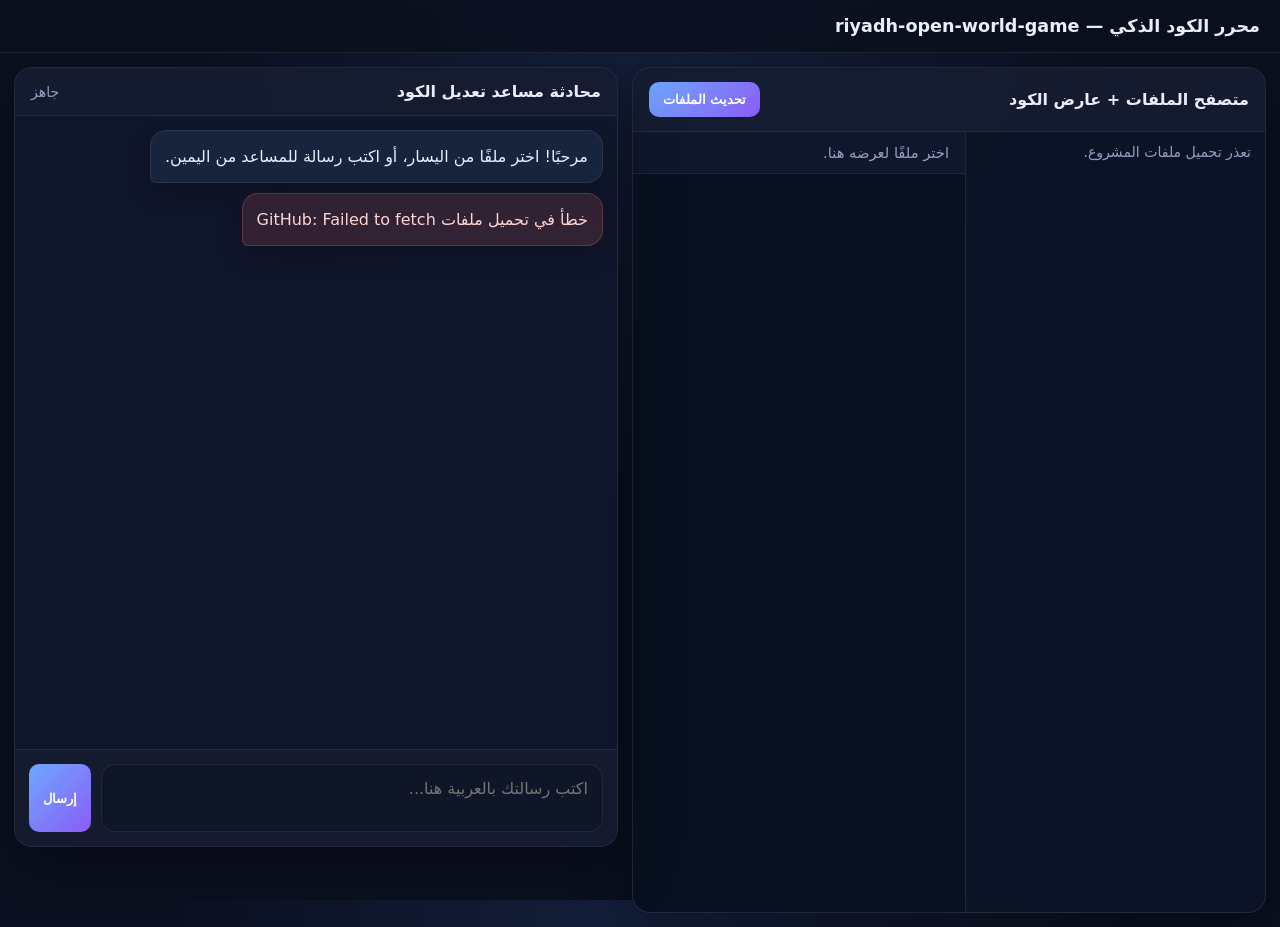
==== ide.html @ 0126aff8 "Add ide.html: split-view chat + code browser for the repo" ====
<!DOCTYPE html>
<html lang="ar" dir="rtl">
<head>
  <meta charset="UTF-8" />
  <meta name="viewport" content="width=device-width, initial-scale=1.0" />
  <title>محرر الكود الذكي — riyadh-open-world-game</title>
  <style>
    :root { --bg:#0b1020; --panel:#11182d; --panel-2:#0f1628; --border:rgba(255,255,255,.08); --text:#e8eefc; --muted:#91a0c2; --accent:#6ea8fe; --accent-2:#8a5cf6; --bubble-user:linear-gradient(135deg,#6ea8fe,#8a5cf6); --bubble-assistant:#18233d; --shadow:0 20px 60px rgba(0,0,0,.35); }
    *{box-sizing:border-box} html,body{height:100%} body{margin:0;font-family:system-ui,-apple-system,BlinkMacSystemFont,"Segoe UI",Roboto,Arial,sans-serif;background:radial-gradient(circle at top,#15203d 0,var(--bg) 45%);color:var(--text)}
    .app{min-height:100vh;display:flex;flex-direction:column} header{padding:16px 20px;border-bottom:1px solid var(--border);background:rgba(10,15,28,.8);backdrop-filter:blur(10px)} header h1{margin:0;font-size:1.1rem}
    .layout{flex:1;display:grid;grid-template-columns:1.05fr 1fr;gap:14px;padding:14px}.panel{background:rgba(17,24,45,.9);border:1px solid var(--border);border-radius:18px;box-shadow:var(--shadow);overflow:hidden;min-height:0}
    .panel-head{padding:14px 16px;border-bottom:1px solid var(--border);display:flex;align-items:center;justify-content:space-between;gap:12px;background:rgba(255,255,255,.02)} .panel-head h2{margin:0;font-size:1rem} .panel-head .actions{display:flex;gap:8px;flex-wrap:wrap}
    button{background:linear-gradient(135deg,var(--accent),var(--accent-2));color:#fff;border:0;border-radius:10px;padding:10px 14px;cursor:pointer;font-weight:700} button:disabled{opacity:.65;cursor:not-allowed}
    .files-grid{display:grid;grid-template-columns:300px 1fr;min-height:0;height:calc(100vh - 92px - 28px)} .sidebar,.viewer,.chat-wrap{min-height:0}
    .sidebar{border-left:1px solid var(--border);background:rgba(8,16,31,.45);display:flex;flex-direction:column}.file-list{list-style:none;margin:0;padding:10px;overflow:auto;flex:1}
    .file-list li{padding:10px 12px;border-radius:10px;margin-bottom:6px;color:var(--text);cursor:pointer;border:1px solid transparent;word-break:break-word}.file-list li:hover,.file-list li.active{background:rgba(110,168,254,.12);border-color:rgba(110,168,254,.3)}
    .viewer{display:flex;flex-direction:column;min-width:0}.viewer .meta{padding:12px 16px;border-bottom:1px solid var(--border);color:var(--muted);font-size:.92rem} pre{margin:0;padding:16px;overflow:auto;flex:1;background:#08101f;direction:ltr;text-align:left;line-height:1.6;font-size:.92rem;white-space:pre} code{font-family:ui-monospace,SFMono-Regular,Menlo,Consolas,monospace}
    .chat-wrap{display:flex;flex-direction:column;height:calc(100vh - 92px - 28px)} .messages{flex:1;overflow:auto;padding:14px;display:flex;flex-direction:column;gap:10px}
    .msg{max-width:88%;padding:12px 14px;border-radius:16px;box-shadow:0 10px 30px rgba(0,0,0,.2);white-space:pre-wrap;word-break:break-word;line-height:1.7}.msg.user{margin-inline-start:auto;background:var(--bubble-user);color:#fff;border-bottom-right-radius:6px}.msg.assistant{margin-inline-end:auto;background:var(--bubble-assistant);border:1px solid var(--border);border-bottom-left-radius:6px}.msg.error{background:rgba(255,107,107,.14);border:1px solid rgba(255,107,107,.25);color:#ffd4d4}
    .composer{display:flex;gap:10px;padding:14px;border-top:1px solid var(--border);background:rgba(255,255,255,.02)} textarea{flex:1;resize:none;min-height:56px;max-height:160px;padding:14px;border-radius:14px;border:1px solid var(--border);background:var(--panel-2);color:var(--text);outline:none;font:inherit}
    .typing{display:inline-flex;gap:5px;align-items:center}.typing span{width:7px;height:7px;border-radius:50%;background:var(--muted);animation:bounce 1.2s infinite ease-in-out}.typing span:nth-child(2){animation-delay:.15s}.typing span:nth-child(3){animation-delay:.3s}@keyframes bounce{0%,80%,100%{transform:translateY(0);opacity:.45}40%{transform:translateY(-5px);opacity:1}}
    .status{color:var(--muted);font-size:.88rem}@media (max-width:980px){.layout{grid-template-columns:1fr}.files-grid{grid-template-columns:1fr;height:auto}.sidebar{border-left:0;border-top:1px solid var(--border)}.chat-wrap{height:70vh}.viewer{min-height:52vh}}
  </style>
</head>
<body>
  <div class="app">
    <header><h1>محرر الكود الذكي — riyadh-open-world-game</h1></header>
    <main class="layout">
      <section class="panel">
        <div class="panel-head"><h2>متصفح الملفات + عارض الكود</h2><div class="actions"><button id="refreshFilesBtn">تحديث الملفات</button></div></div>
        <div class="files-grid">
          <aside class="sidebar"><div class="status" id="filesStatus" style="padding:12px 14px;">جارٍ تحميل الشجرة...</div><ul class="file-list" id="fileList"></ul></aside>
          <div class="viewer"><div class="meta" id="fileMeta">اختر ملفًا لعرضه هنا.</div><pre><code id="codeView"></code></pre></div>
        </div>
      </section>
      <section class="panel chat-wrap">
        <div class="panel-head"><h2>محادثة مساعد تعديل الكود</h2><div class="status" id="chatStatus">جاهز</div></div>
        <div class="messages" id="messages"></div>
        <div class="composer"><textarea id="chatInput" placeholder="اكتب رسالتك بالعربية هنا..." dir="rtl"></textarea><button id="sendBtn">إرسال</button></div>
      </section>
    </main>
  </div>
  <script>
    const TREE_URL='https://api.github.com/repos/azazugj676/riyadh-open-world-game/git/trees/main?recursive=1',RAW_BASE='https://raw.githubusercontent.com/azazugj676/riyadh-open-world-game/main/',N8N_URL='https://ttghhnjyr66.app.n8n.cloud/webhook/07f78068-5628-43c2-b902-d5e5afd305b0/chat',SESSION_KEY='ide_session_id';
    const fileList=document.getElementById('fileList'),filesStatus=document.getElementById('filesStatus'),fileMeta=document.getElementById('fileMeta'),codeView=document.getElementById('codeView'),refreshFilesBtn=document.getElementById('refreshFilesBtn'),messages=document.getElementById('messages'),chatInput=document.getElementById('chatInput'),sendBtn=document.getElementById('sendBtn'),chatStatus=document.getElementById('chatStatus');
    let tree=[],activePath=''; const sessionId=localStorage.getItem(SESSION_KEY)||crypto.randomUUID(); localStorage.setItem(SESSION_KEY,sessionId);
    function addMessage(text,who='assistant',cls=''){const div=document.createElement('div');div.className=`msg ${who} ${cls}`.trim();div.textContent=text;messages.appendChild(div);messages.scrollTop=messages.scrollHeight;return div}
    function addTyping(){const div=document.createElement('div');div.className='msg assistant';div.innerHTML='<span class="typing"><span></span><span></span><span></span></span>';messages.appendChild(div);messages.scrollTop=messages.scrollHeight;return div}
    async function loadTree(){filesStatus.textContent='جارٍ تحديث الشجرة...';refreshFilesBtn.disabled=true;try{const res=await fetch(TREE_URL);if(!res.ok)throw new Error(`فشل جلب الشجرة: ${res.status}`);const data=await res.json();tree=(data.tree||[]).filter(item=>item.type==='blob'&&item.path);renderFiles();filesStatus.textContent=`تم تحميل ${tree.length} ملفًا.`}catch(err){filesStatus.textContent='تعذر تحميل ملفات المشروع.';addMessage(`خطأ في تحميل ملفات GitHub: ${err.message}`,'assistant','error')}finally{refreshFilesBtn.disabled=false}}
    function renderFiles(){fileList.innerHTML='';tree.sort((a,b)=>a.path.localeCompare(b.path)).forEach(item=>{const li=document.createElement('li');li.className='file';li.textContent=item.path;if(item.path===activePath)li.classList.add('active');li.addEventListener('click',()=>loadFile(item.path));fileList.appendChild(li)})}
    async function loadFile(path){activePath=path;renderFiles();fileMeta.textContent=`جارٍ تحميل: ${path}`;codeView.textContent='...';try{const res=await fetch(RAW_BASE+encodeURI(path));if(!res.ok)throw new Error(`فشل جلب الملف: ${res.status}`);const text=await res.text();codeView.textContent=text;fileMeta.textContent=path}catch(err){fileMeta.textContent=path;codeView.textContent=`تعذر عرض الملف: ${err.message}`}}
    async function sendMessage(){const text=chatInput.value.trim();if(!text)return;chatInput.value='';addMessage(text,'user');const typing=addTyping();sendBtn.disabled=true;chatStatus.textContent='جارٍ الإرسال...';try{const res=await fetch(N8N_URL,{method:'POST',headers:{'Content-Type':'application/json'},body:JSON.stringify({action:'sendMessage',sessionId,chatInput:text})});const data=await res.json();typing.remove();if(!res.ok)throw new Error(data?.message||`فشل الطلب: ${res.status}`);addMessage(String(data?.output??'لم يتم إرجاع output من الخادم.'),'assistant');chatStatus.textContent='تم الرد';loadTree()}catch(err){typing.remove();addMessage(`حدث خطأ أثناء التواصل مع المساعد: ${err.message}`,'assistant','error');chatStatus.textContent='خطأ'}finally{sendBtn.disabled=false}}
    refreshFilesBtn.addEventListener('click',loadTree); sendBtn.addEventListener('click',sendMessage); chatInput.addEventListener('keydown',e=>{if(e.key==='Enter'&&!e.shiftKey){e.preventDefault();sendMessage()}}); addMessage('مرحبًا! اختر ملفًا من اليسار، أو اكتب رسالة للمساعد من اليمين.','assistant'); loadTree();
  </script>
</body>
</html>
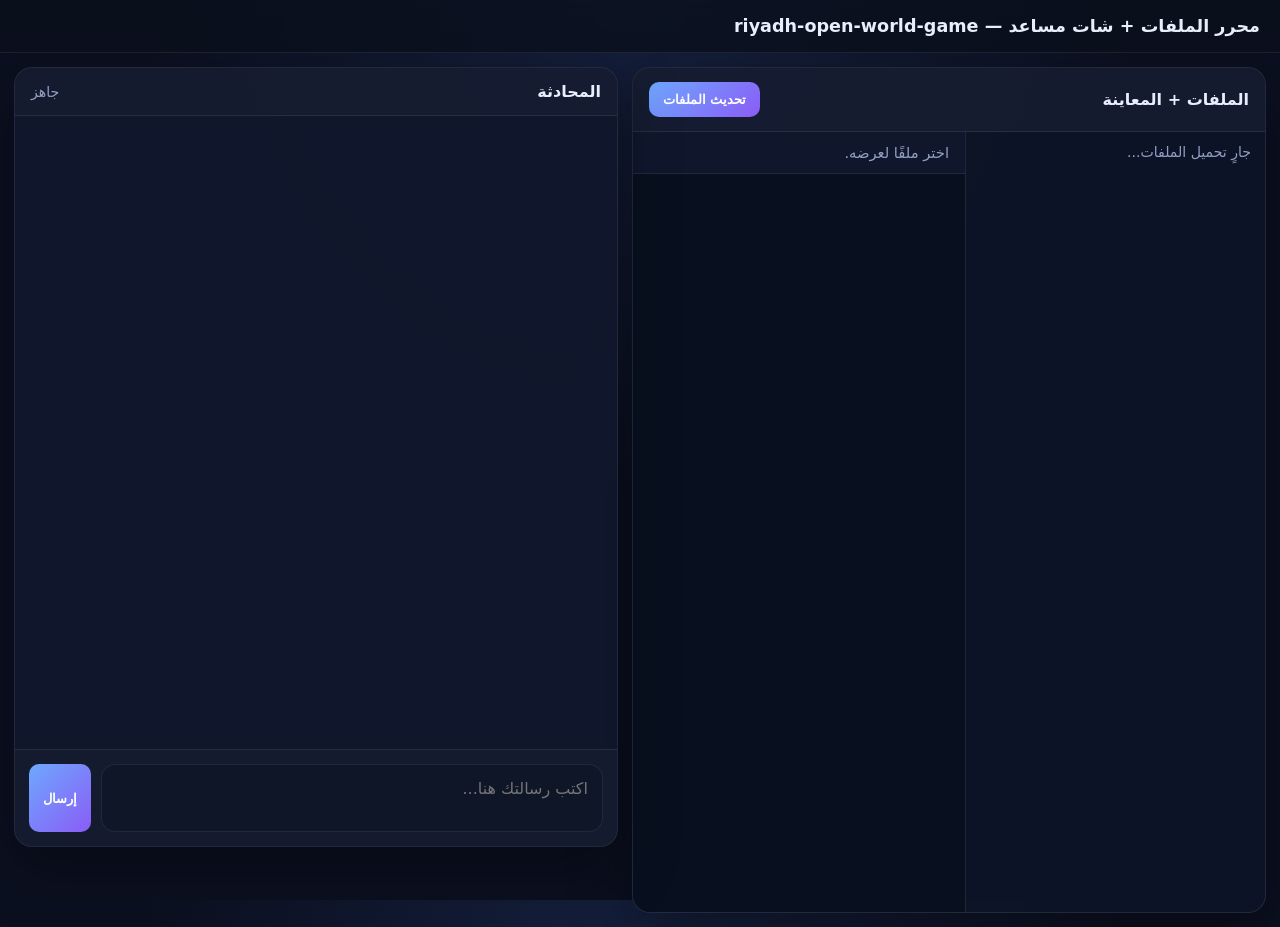
==== commit 2810fddd: "Fix chat SSE parsing and surface GitHub API errors in ide.html" ====
--- a/ide.html
+++ b/ide.html
@@ -3,7 +3,7 @@
 <head>
   <meta charset="UTF-8" />
   <meta name="viewport" content="width=device-width, initial-scale=1.0" />
-  <title>محرر الكود الذكي — riyadh-open-world-game</title>
+  <title>محرر/متصفح ملفات المشروع — riyadh-open-world-game</title>
   <style>
     :root { --bg:#0b1020; --panel:#11182d; --panel-2:#0f1628; --border:rgba(255,255,255,.08); --text:#e8eefc; --muted:#91a0c2; --accent:#6ea8fe; --accent-2:#8a5cf6; --bubble-user:linear-gradient(135deg,#6ea8fe,#8a5cf6); --bubble-assistant:#18233d; --shadow:0 20px 60px rgba(0,0,0,.35); }
     *{box-sizing:border-box} html,body{height:100%} body{margin:0;font-family:system-ui,-apple-system,BlinkMacSystemFont,"Segoe UI",Roboto,Arial,sans-serif;background:radial-gradient(circle at top,#15203d 0,var(--bg) 45%);color:var(--text)}
@@ -19,38 +19,42 @@
     .msg{max-width:88%;padding:12px 14px;border-radius:16px;box-shadow:0 10px 30px rgba(0,0,0,.2);white-space:pre-wrap;word-break:break-word;line-height:1.7}.msg.user{margin-inline-start:auto;background:var(--bubble-user);color:#fff;border-bottom-right-radius:6px}.msg.assistant{margin-inline-end:auto;background:var(--bubble-assistant);border:1px solid var(--border);border-bottom-left-radius:6px}.msg.error{background:rgba(255,107,107,.14);border:1px solid rgba(255,107,107,.25);color:#ffd4d4}
     .composer{display:flex;gap:10px;padding:14px;border-top:1px solid var(--border);background:rgba(255,255,255,.02)} textarea{flex:1;resize:none;min-height:56px;max-height:160px;padding:14px;border-radius:14px;border:1px solid var(--border);background:var(--panel-2);color:var(--text);outline:none;font:inherit}
     .typing{display:inline-flex;gap:5px;align-items:center}.typing span{width:7px;height:7px;border-radius:50%;background:var(--muted);animation:bounce 1.2s infinite ease-in-out}.typing span:nth-child(2){animation-delay:.15s}.typing span:nth-child(3){animation-delay:.3s}@keyframes bounce{0%,80%,100%{transform:translateY(0);opacity:.45}40%{transform:translateY(-5px);opacity:1}}
-    .status{color:var(--muted);font-size:.88rem}@media (max-width:980px){.layout{grid-template-columns:1fr}.files-grid{grid-template-columns:1fr;height:auto}.sidebar{border-left:0;border-top:1px solid var(--border)}.chat-wrap{height:70vh}.viewer{min-height:52vh}}
+    .status{color:var(--muted);font-size:.88rem}
+    @media (max-width:980px){.layout{grid-template-columns:1fr}.files-grid{grid-template-columns:1fr;height:auto}.sidebar{border-left:0;border-top:1px solid var(--border)}.chat-wrap{height:70vh}.viewer{min-height:52vh}}
   </style>
 </head>
 <body>
   <div class="app">
-    <header><h1>محرر الكود الذكي — riyadh-open-world-game</h1></header>
+    <header><h1>محرر الملفات + شات مساعد — riyadh-open-world-game</h1></header>
     <main class="layout">
       <section class="panel">
-        <div class="panel-head"><h2>متصفح الملفات + عارض الكود</h2><div class="actions"><button id="refreshFilesBtn">تحديث الملفات</button></div></div>
+        <div class="panel-head"><h2>الملفات + المعاينة</h2><div class="actions"><button id="refreshFilesBtn">تحديث الملفات</button></div></div>
         <div class="files-grid">
-          <aside class="sidebar"><div class="status" id="filesStatus" style="padding:12px 14px;">جارٍ تحميل الشجرة...</div><ul class="file-list" id="fileList"></ul></aside>
-          <div class="viewer"><div class="meta" id="fileMeta">اختر ملفًا لعرضه هنا.</div><pre><code id="codeView"></code></pre></div>
+          <aside class="sidebar"><div class="status" id="filesStatus" style="padding:12px 14px;">جارٍ تحميل الملفات...</div><ul class="file-list" id="fileList"></ul></aside>
+          <div class="viewer"><div class="meta" id="fileMeta">اختر ملفًا لعرضه.</div><pre><code id="codeView"></code></pre></div>
         </div>
       </section>
       <section class="panel chat-wrap">
-        <div class="panel-head"><h2>محادثة مساعد تعديل الكود</h2><div class="status" id="chatStatus">جاهز</div></div>
+        <div class="panel-head"><h2>المحادثة</h2><div class="status" id="chatStatus">جاهز</div></div>
         <div class="messages" id="messages"></div>
-        <div class="composer"><textarea id="chatInput" placeholder="اكتب رسالتك بالعربية هنا..." dir="rtl"></textarea><button id="sendBtn">إرسال</button></div>
+        <div class="composer"><textarea id="chatInput" placeholder="اكتب رسالتك هنا..." dir="rtl"></textarea><button id="sendBtn">إرسال</button></div>
       </section>
     </main>
   </div>
   <script>
-    const TREE_URL='https://api.github.com/repos/azazugj676/riyadh-open-world-game/git/trees/main?recursive=1',RAW_BASE='https://raw.githubusercontent.com/azazugj676/riyadh-open-world-game/main/',N8N_URL='https://ttghhnjyr66.app.n8n.cloud/webhook/07f78068-5628-43c2-b902-d5e5afd305b0/chat',SESSION_KEY='ide_session_id';
+    const TREE_URL='https://api.github.com/repos/azazugj676/riyadh-open-world-game/git/trees/main?recursive=1',RAW_BASE='https://raw.githubusercontent.com/azazugj676/riyadh-open-world-game/main/',N8N_URL='https://ttghhnjyr66.app.n8n.cloud/webhook/07f78068-5628-43c2-b902-d5e5afd305b0/chat,SESSION_KEY='ide_session_id';
     const fileList=document.getElementById('fileList'),filesStatus=document.getElementById('filesStatus'),fileMeta=document.getElementById('fileMeta'),codeView=document.getElementById('codeView'),refreshFilesBtn=document.getElementById('refreshFilesBtn'),messages=document.getElementById('messages'),chatInput=document.getElementById('chatInput'),sendBtn=document.getElementById('sendBtn'),chatStatus=document.getElementById('chatStatus');
     let tree=[],activePath=''; const sessionId=localStorage.getItem(SESSION_KEY)||crypto.randomUUID(); localStorage.setItem(SESSION_KEY,sessionId);
     function addMessage(text,who='assistant',cls=''){const div=document.createElement('div');div.className=`msg ${who} ${cls}`.trim();div.textContent=text;messages.appendChild(div);messages.scrollTop=messages.scrollHeight;return div}
     function addTyping(){const div=document.createElement('div');div.className='msg assistant';div.innerHTML='<span class="typing"><span></span><span></span><span></span></span>';messages.appendChild(div);messages.scrollTop=messages.scrollHeight;return div}
-    async function loadTree(){filesStatus.textContent='جارٍ تحديث الشجرة...';refreshFilesBtn.disabled=true;try{const res=await fetch(TREE_URL);if(!res.ok)throw new Error(`فشل جلب الشجرة: ${res.status}`);const data=await res.json();tree=(data.tree||[]).filter(item=>item.type==='blob'&&item.path);renderFiles();filesStatus.textContent=`تم تحميل ${tree.length} ملفًا.`}catch(err){filesStatus.textContent='تعذر تحميل ملفات المشروع.';addMessage(`خطأ في تحميل ملفات GitHub: ${err.message}`,'assistant','error')}finally{refreshFilesBtn.disabled=false}}
+    function buildErrorMessage(prefix,status,body){return `${prefix}\nHTTP ${status}\n${body||'لا يوجد نص مُرجع'}`}
+    async function readErrorResponse(res){let body='';try{body=await res.text()}catch{}return buildErrorMessage('تعذر إكمال الطلب بسبب خطأ من GitHub.',res.status,body)}
+    async function loadTree(){filesStatus.textContent='جارٍ تحميل الملفات...';refreshFilesBtn.disabled=true;try{const res=await fetch(TREE_URL);if(!res.ok){const errorMessage=await readErrorResponse(res);filesStatus.textContent='فشل تحميل الملفات';addMessage(errorMessage,'assistant','error');if(res.status===403){addMessage('قد يكون GitHub API قد تجاوز حد الطلبات المجانية. حاول مرة أخرى بعد دقيقة.', 'assistant', 'error')}return}const data=await res.json();tree=(data.tree||[]).filter(item=>item.type==='blob'&&item.path);renderFiles();filesStatus.textContent=`تم تحميل ${tree.length} ملفًا`; }catch(err){filesStatus.textContent='فشل تحميل الملفات';addMessage(`تعذر الوصول إلى GitHub: ${err.message}`,'assistant','error')}finally{refreshFilesBtn.disabled=false}}
     function renderFiles(){fileList.innerHTML='';tree.sort((a,b)=>a.path.localeCompare(b.path)).forEach(item=>{const li=document.createElement('li');li.className='file';li.textContent=item.path;if(item.path===activePath)li.classList.add('active');li.addEventListener('click',()=>loadFile(item.path));fileList.appendChild(li)})}
-    async function loadFile(path){activePath=path;renderFiles();fileMeta.textContent=`جارٍ تحميل: ${path}`;codeView.textContent='...';try{const res=await fetch(RAW_BASE+encodeURI(path));if(!res.ok)throw new Error(`فشل جلب الملف: ${res.status}`);const text=await res.text();codeView.textContent=text;fileMeta.textContent=path}catch(err){fileMeta.textContent=path;codeView.textContent=`تعذر عرض الملف: ${err.message}`}}
-    async function sendMessage(){const text=chatInput.value.trim();if(!text)return;chatInput.value='';addMessage(text,'user');const typing=addTyping();sendBtn.disabled=true;chatStatus.textContent='جارٍ الإرسال...';try{const res=await fetch(N8N_URL,{method:'POST',headers:{'Content-Type':'application/json'},body:JSON.stringify({action:'sendMessage',sessionId,chatInput:text})});const data=await res.json();typing.remove();if(!res.ok)throw new Error(data?.message||`فشل الطلب: ${res.status}`);addMessage(String(data?.output??'لم يتم إرجاع output من الخادم.'),'assistant');chatStatus.textContent='تم الرد';loadTree()}catch(err){typing.remove();addMessage(`حدث خطأ أثناء التواصل مع المساعد: ${err.message}`,'assistant','error');chatStatus.textContent='خطأ'}finally{sendBtn.disabled=false}}
-    refreshFilesBtn.addEventListener('click',loadTree); sendBtn.addEventListener('click',sendMessage); chatInput.addEventListener('keydown',e=>{if(e.key==='Enter'&&!e.shiftKey){e.preventDefault();sendMessage()}}); addMessage('مرحبًا! اختر ملفًا من اليسار، أو اكتب رسالة للمساعد من اليمين.','assistant'); loadTree();
+    async function loadFile(path){activePath=path;renderFiles();fileMeta.textContent=`عرض: ${path}`;codeView.textContent='...';try{const res=await fetch(RAW_BASE+encodeURIComponent(path));if(!res.ok){const body=await res.text().catch(()=> '');const msg=buildErrorMessage(`تعذر جلب الملف: ${path}`,res.status,body);fileMeta.textContent=path;codeView.textContent=msg;addMessage(msg,'assistant','error');return}const text=await res.text();codeView.textContent=text;fileMeta.textContent=path}catch(err){const msg=`تعذر جلب الملف: ${path}\n${err.message}`;fileMeta.textContent=path;codeView.textContent=msg;addMessage(msg,'assistant','error')}}
+    function extractSseText(raw){const lines=raw.split(/\n+/);const parts=[];for(const line of lines){const trimmed=line.trim();if(!trimmed.startsWith('data:')) continue;const payload=trimmed.slice(5).trim();try{const item=JSON.parse(payload);const value=[item?.content,item?.output,item?.message].find(v=>typeof v==='string'&&v.trim());if(value) parts.push(value)}catch{}}return parts.join(' ')}
+    async function sendMessage(){const text=chatInput.value.trim();if(!text)return;chatInput.value='';addMessage(text,'user');const typing=addTyping();sendBtn.disabled=true;chatStatus.textContent='جارٍ الرد...';try{const res=await fetch(N8N_URL,{method:'POST',headers:{'Content-Type':'application/json'},body:JSON.stringify({action:'sendMessage',sessionId,chatInput:text})});const raw=await res.text();typing.remove();if(!res.ok){const msg=buildErrorMessage('فشل إرسال الرسالة إلى الخادم.',res.status,raw);addMessage(msg,'assistant','error');chatStatus.textContent='حدث خطأ';return}const parsed=extractSseText(raw);if(parsed.trim()){addMessage(parsed.trim(),'assistant');chatStatus.textContent='تم الرد'}else{addMessage(`تعذر فك رد الخادم\n${raw.slice(0,500)}`,'assistant','error');chatStatus.textContent='تعذر فك الرد'}}catch(err){typing.remove();addMessage(`تعذر الوصول إلى خادم الشات: ${err.message}`,'assistant','error');chatStatus.textContent='حدث خطأ'}finally{sendBtn.disabled=false}}
+    refreshFilesBtn.addEventListener('click',loadTree);sendBtn.addEventListener('click',sendMessage);chatInput.addEventListener('keydown',e=>{if(e.key==='Enter'&&!e.shiftKey){e.preventDefault();sendMessage()}});addMessage('مرحبًا! اختر ملفًا من اليسار أو ابدأ محادثة مع المساعد.','assistant');loadTree();
   </script>
 </body>
 </html>
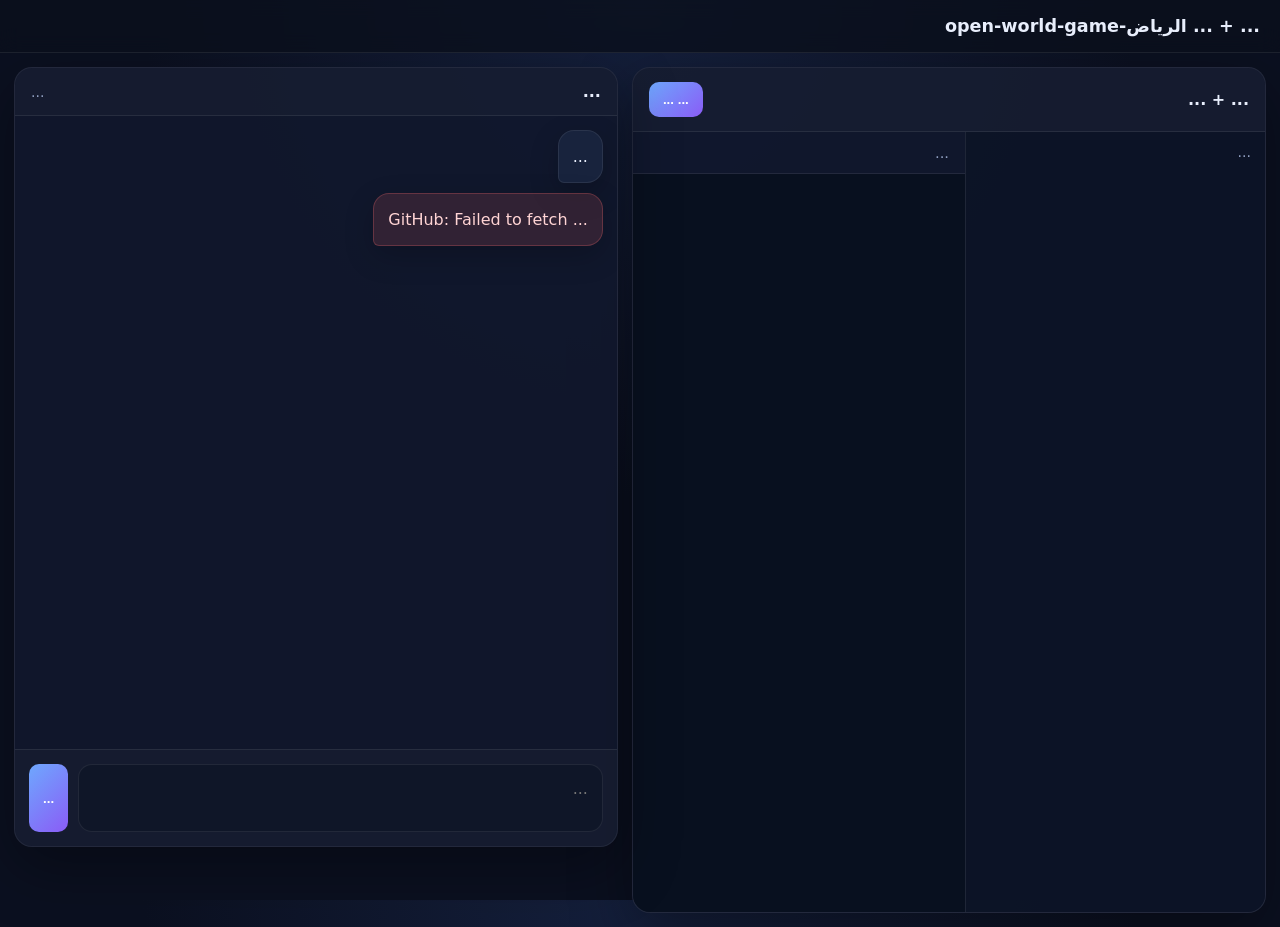
==== commit 5baccf04: "Fix: parse SSE chat responses in ide.html" ====
--- a/ide.html
+++ b/ide.html
@@ -3,7 +3,7 @@
 <head>
   <meta charset="UTF-8" />
   <meta name="viewport" content="width=device-width, initial-scale=1.0" />
-  <title>محرر/متصفح ملفات المشروع — riyadh-open-world-game</title>
+  <title>رياضة؟ ...</title>
   <style>
     :root { --bg:#0b1020; --panel:#11182d; --panel-2:#0f1628; --border:rgba(255,255,255,.08); --text:#e8eefc; --muted:#91a0c2; --accent:#6ea8fe; --accent-2:#8a5cf6; --bubble-user:linear-gradient(135deg,#6ea8fe,#8a5cf6); --bubble-assistant:#18233d; --shadow:0 20px 60px rgba(0,0,0,.35); }
     *{box-sizing:border-box} html,body{height:100%} body{margin:0;font-family:system-ui,-apple-system,BlinkMacSystemFont,"Segoe UI",Roboto,Arial,sans-serif;background:radial-gradient(circle at top,#15203d 0,var(--bg) 45%);color:var(--text)}
@@ -25,36 +25,36 @@
 </head>
 <body>
   <div class="app">
-    <header><h1>محرر الملفات + شات مساعد — riyadh-open-world-game</h1></header>
+    <header><h1>... + ... الرياض-open-world-game</h1></header>
     <main class="layout">
       <section class="panel">
-        <div class="panel-head"><h2>الملفات + المعاينة</h2><div class="actions"><button id="refreshFilesBtn">تحديث الملفات</button></div></div>
+        <div class="panel-head"><h2>... + ...</h2><div class="actions"><button id="refreshFilesBtn">... ...</button></div></div>
         <div class="files-grid">
-          <aside class="sidebar"><div class="status" id="filesStatus" style="padding:12px 14px;">جارٍ تحميل الملفات...</div><ul class="file-list" id="fileList"></ul></aside>
-          <div class="viewer"><div class="meta" id="fileMeta">اختر ملفًا لعرضه.</div><pre><code id="codeView"></code></pre></div>
+          <aside class="sidebar"><div class="status" id="filesStatus" style="padding:12px 14px;">...</div><ul class="file-list" id="fileList"></ul></aside>
+          <div class="viewer"><div class="meta" id="fileMeta">...</div><pre><code id="codeView"></code></pre></div>
         </div>
       </section>
       <section class="panel chat-wrap">
-        <div class="panel-head"><h2>المحادثة</h2><div class="status" id="chatStatus">جاهز</div></div>
+        <div class="panel-head"><h2>...</h2><div class="status" id="chatStatus">...</div></div>
         <div class="messages" id="messages"></div>
-        <div class="composer"><textarea id="chatInput" placeholder="اكتب رسالتك هنا..." dir="rtl"></textarea><button id="sendBtn">إرسال</button></div>
+        <div class="composer"><textarea id="chatInput" placeholder="..." dir="rtl"></textarea><button id="sendBtn">...</button></div>
       </section>
     </main>
   </div>
   <script>
-    const TREE_URL='https://api.github.com/repos/azazugj676/riyadh-open-world-game/git/trees/main?recursive=1',RAW_BASE='https://raw.githubusercontent.com/azazugj676/riyadh-open-world-game/main/',N8N_URL='https://ttghhnjyr66.app.n8n.cloud/webhook/07f78068-5628-43c2-b902-d5e5afd305b0/chat,SESSION_KEY='ide_session_id';
+    const TREE_URL='https://api.github.com/repos/azazugj676/riyadh-open-world-game/git/trees/main?recursive=1',RAW_BASE='https://raw.githubusercontent.com/azazugj676/riyadh-open-world-game/main/',N8N_URL='https://ttghhnjyr66.app.n8n.cloud/webhook/07f78068-5628-43c2-b902-d5e5afd305b0/chat',SESSION_KEY='ide_session_id';
     const fileList=document.getElementById('fileList'),filesStatus=document.getElementById('filesStatus'),fileMeta=document.getElementById('fileMeta'),codeView=document.getElementById('codeView'),refreshFilesBtn=document.getElementById('refreshFilesBtn'),messages=document.getElementById('messages'),chatInput=document.getElementById('chatInput'),sendBtn=document.getElementById('sendBtn'),chatStatus=document.getElementById('chatStatus');
     let tree=[],activePath=''; const sessionId=localStorage.getItem(SESSION_KEY)||crypto.randomUUID(); localStorage.setItem(SESSION_KEY,sessionId);
     function addMessage(text,who='assistant',cls=''){const div=document.createElement('div');div.className=`msg ${who} ${cls}`.trim();div.textContent=text;messages.appendChild(div);messages.scrollTop=messages.scrollHeight;return div}
     function addTyping(){const div=document.createElement('div');div.className='msg assistant';div.innerHTML='<span class="typing"><span></span><span></span><span></span></span>';messages.appendChild(div);messages.scrollTop=messages.scrollHeight;return div}
-    function buildErrorMessage(prefix,status,body){return `${prefix}\nHTTP ${status}\n${body||'لا يوجد نص مُرجع'}`}
-    async function readErrorResponse(res){let body='';try{body=await res.text()}catch{}return buildErrorMessage('تعذر إكمال الطلب بسبب خطأ من GitHub.',res.status,body)}
-    async function loadTree(){filesStatus.textContent='جارٍ تحميل الملفات...';refreshFilesBtn.disabled=true;try{const res=await fetch(TREE_URL);if(!res.ok){const errorMessage=await readErrorResponse(res);filesStatus.textContent='فشل تحميل الملفات';addMessage(errorMessage,'assistant','error');if(res.status===403){addMessage('قد يكون GitHub API قد تجاوز حد الطلبات المجانية. حاول مرة أخرى بعد دقيقة.', 'assistant', 'error')}return}const data=await res.json();tree=(data.tree||[]).filter(item=>item.type==='blob'&&item.path);renderFiles();filesStatus.textContent=`تم تحميل ${tree.length} ملفًا`; }catch(err){filesStatus.textContent='فشل تحميل الملفات';addMessage(`تعذر الوصول إلى GitHub: ${err.message}`,'assistant','error')}finally{refreshFilesBtn.disabled=false}}
+    function buildErrorMessage(prefix,status,body){return `${prefix}\nHTTP ${status}\n${body||'...'}...`}
+    async function readErrorResponse(res){let body='';try{body=await res.text()}catch{}return buildErrorMessage('...',res.status,body)}
+    async function loadTree(){filesStatus.textContent='...';refreshFilesBtn.disabled=true;try{const res=await fetch(TREE_URL);if(!res.ok){const errorMessage=await readErrorResponse(res);filesStatus.textContent='...';addMessage(errorMessage,'assistant','error');if(res.status===403){addMessage('... GitHub API ... ... ...','assistant','error')}return}const data=await res.json();tree=(data.tree||[]).filter(item=>item.type==='blob'&&item.path);renderFiles();filesStatus.textContent=`${tree.length} ...`; }catch(err){filesStatus.textContent='...';addMessage(`... GitHub: ${err.message}`,'assistant','error')}finally{refreshFilesBtn.disabled=false}}
     function renderFiles(){fileList.innerHTML='';tree.sort((a,b)=>a.path.localeCompare(b.path)).forEach(item=>{const li=document.createElement('li');li.className='file';li.textContent=item.path;if(item.path===activePath)li.classList.add('active');li.addEventListener('click',()=>loadFile(item.path));fileList.appendChild(li)})}
-    async function loadFile(path){activePath=path;renderFiles();fileMeta.textContent=`عرض: ${path}`;codeView.textContent='...';try{const res=await fetch(RAW_BASE+encodeURIComponent(path));if(!res.ok){const body=await res.text().catch(()=> '');const msg=buildErrorMessage(`تعذر جلب الملف: ${path}`,res.status,body);fileMeta.textContent=path;codeView.textContent=msg;addMessage(msg,'assistant','error');return}const text=await res.text();codeView.textContent=text;fileMeta.textContent=path}catch(err){const msg=`تعذر جلب الملف: ${path}\n${err.message}`;fileMeta.textContent=path;codeView.textContent=msg;addMessage(msg,'assistant','error')}}
+    async function loadFile(path){activePath=path;renderFiles();fileMeta.textContent=`... ${path}`;codeView.textContent='...';try{const res=await fetch(RAW_BASE+encodeURIComponent(path));if(!res.ok){const body=await res.text().catch(()=> '');const msg=buildErrorMessage(`... ${path}`,res.status,body);fileMeta.textContent=path;codeView.textContent=msg;addMessage(msg,'assistant','error');return}const text=await res.text();codeView.textContent=text;fileMeta.textContent=path}catch(err){const msg=`... ${path}\n${err.message}`;fileMeta.textContent=path;codeView.textContent=msg;addMessage(msg,'assistant','error')}}
     function extractSseText(raw){const lines=raw.split(/\n+/);const parts=[];for(const line of lines){const trimmed=line.trim();if(!trimmed.startsWith('data:')) continue;const payload=trimmed.slice(5).trim();try{const item=JSON.parse(payload);const value=[item?.content,item?.output,item?.message].find(v=>typeof v==='string'&&v.trim());if(value) parts.push(value)}catch{}}return parts.join(' ')}
-    async function sendMessage(){const text=chatInput.value.trim();if(!text)return;chatInput.value='';addMessage(text,'user');const typing=addTyping();sendBtn.disabled=true;chatStatus.textContent='جارٍ الرد...';try{const res=await fetch(N8N_URL,{method:'POST',headers:{'Content-Type':'application/json'},body:JSON.stringify({action:'sendMessage',sessionId,chatInput:text})});const raw=await res.text();typing.remove();if(!res.ok){const msg=buildErrorMessage('فشل إرسال الرسالة إلى الخادم.',res.status,raw);addMessage(msg,'assistant','error');chatStatus.textContent='حدث خطأ';return}const parsed=extractSseText(raw);if(parsed.trim()){addMessage(parsed.trim(),'assistant');chatStatus.textContent='تم الرد'}else{addMessage(`تعذر فك رد الخادم\n${raw.slice(0,500)}`,'assistant','error');chatStatus.textContent='تعذر فك الرد'}}catch(err){typing.remove();addMessage(`تعذر الوصول إلى خادم الشات: ${err.message}`,'assistant','error');chatStatus.textContent='حدث خطأ'}finally{sendBtn.disabled=false}}
-    refreshFilesBtn.addEventListener('click',loadTree);sendBtn.addEventListener('click',sendMessage);chatInput.addEventListener('keydown',e=>{if(e.key==='Enter'&&!e.shiftKey){e.preventDefault();sendMessage()}});addMessage('مرحبًا! اختر ملفًا من اليسار أو ابدأ محادثة مع المساعد.','assistant');loadTree();
+    async function sendMessage(){const text=chatInput.value.trim();if(!text)return;chatInput.value='';addMessage(text,'user');const typing=addTyping();sendBtn.disabled=true;chatStatus.textContent='...';try{const res=await fetch(N8N_URL,{method:'POST',headers:{'Content-Type':'application/json'},body:JSON.stringify({action:'sendMessage',sessionId,chatInput:text})});const raw=await res.text();typing.remove();if(!res.ok){const msg=buildErrorMessage('...',res.status,raw);addMessage(msg,'assistant','error');chatStatus.textContent='...';return}const parsed=extractSseText(raw);if(parsed.trim()){addMessage(parsed.trim(),'assistant');chatStatus.textContent='...'}else{addMessage(`تعذر فك رد الخادم: ${raw.slice(0,300)}`,'assistant','error');chatStatus.textContent='...'}}catch(err){typing.remove();addMessage(`...: ${err.message}`,'assistant','error');chatStatus.textContent='...'}finally{sendBtn.disabled=false}}
+    refreshFilesBtn.addEventListener('click',loadTree);sendBtn.addEventListener('click',sendMessage);chatInput.addEventListener('keydown',e=>{if(e.key==='Enter'&&!e.shiftKey){e.preventDefault();sendMessage()}});addMessage('...','assistant');loadTree();
   </script>
 </body>
 </html>
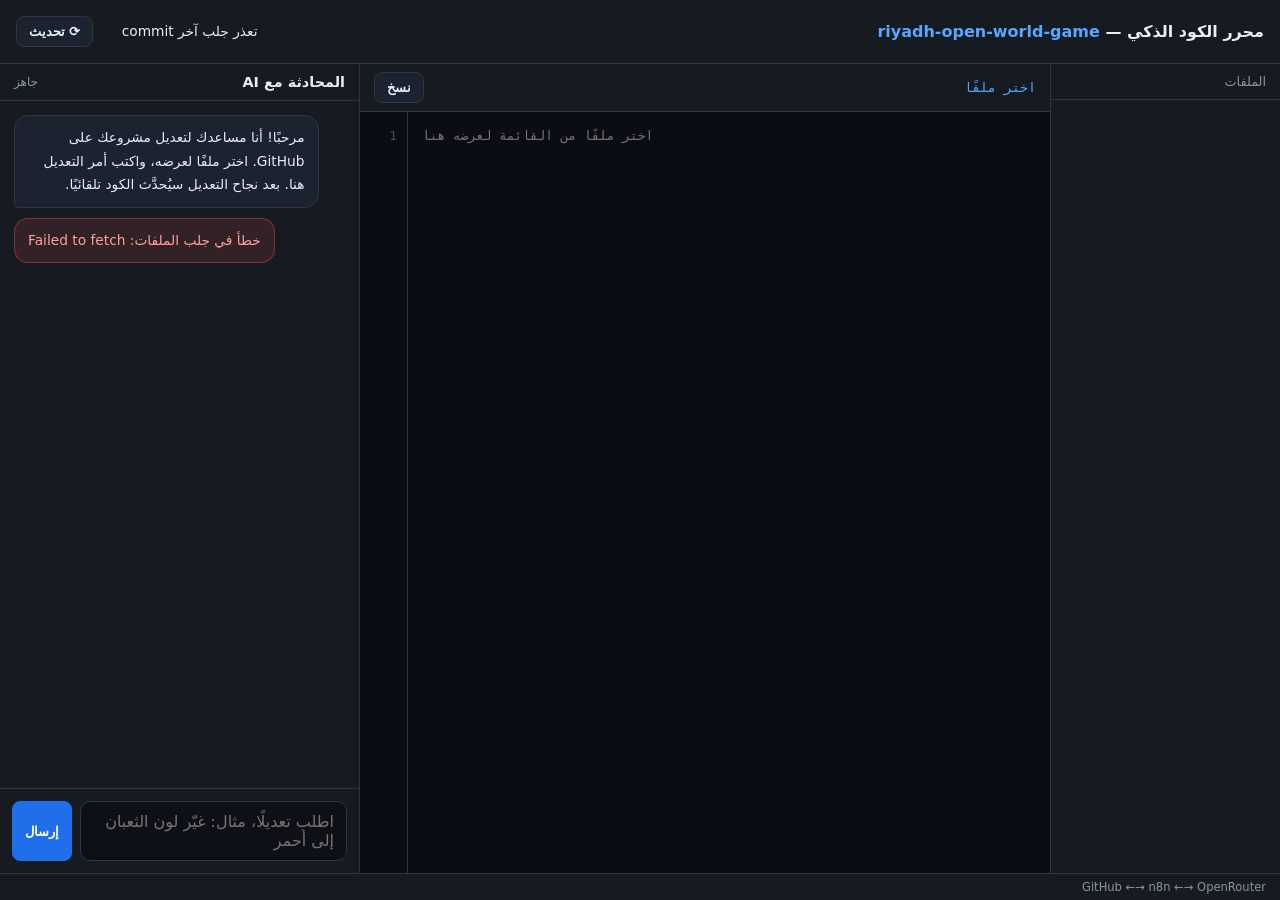
==== commit d60f2c83: "Rebuild ide.html as full Web IDE: file tree + editor + chat with auto-refresh" ====
--- a/ide.html
+++ b/ide.html
@@ -1,60 +1,205 @@
 <!DOCTYPE html>
 <html lang="ar" dir="rtl">
 <head>
-  <meta charset="UTF-8" />
-  <meta name="viewport" content="width=device-width, initial-scale=1.0" />
-  <title>رياضة؟ ...</title>
-  <style>
-    :root { --bg:#0b1020; --panel:#11182d; --panel-2:#0f1628; --border:rgba(255,255,255,.08); --text:#e8eefc; --muted:#91a0c2; --accent:#6ea8fe; --accent-2:#8a5cf6; --bubble-user:linear-gradient(135deg,#6ea8fe,#8a5cf6); --bubble-assistant:#18233d; --shadow:0 20px 60px rgba(0,0,0,.35); }
-    *{box-sizing:border-box} html,body{height:100%} body{margin:0;font-family:system-ui,-apple-system,BlinkMacSystemFont,"Segoe UI",Roboto,Arial,sans-serif;background:radial-gradient(circle at top,#15203d 0,var(--bg) 45%);color:var(--text)}
-    .app{min-height:100vh;display:flex;flex-direction:column} header{padding:16px 20px;border-bottom:1px solid var(--border);background:rgba(10,15,28,.8);backdrop-filter:blur(10px)} header h1{margin:0;font-size:1.1rem}
-    .layout{flex:1;display:grid;grid-template-columns:1.05fr 1fr;gap:14px;padding:14px}.panel{background:rgba(17,24,45,.9);border:1px solid var(--border);border-radius:18px;box-shadow:var(--shadow);overflow:hidden;min-height:0}
-    .panel-head{padding:14px 16px;border-bottom:1px solid var(--border);display:flex;align-items:center;justify-content:space-between;gap:12px;background:rgba(255,255,255,.02)} .panel-head h2{margin:0;font-size:1rem} .panel-head .actions{display:flex;gap:8px;flex-wrap:wrap}
-    button{background:linear-gradient(135deg,var(--accent),var(--accent-2));color:#fff;border:0;border-radius:10px;padding:10px 14px;cursor:pointer;font-weight:700} button:disabled{opacity:.65;cursor:not-allowed}
-    .files-grid{display:grid;grid-template-columns:300px 1fr;min-height:0;height:calc(100vh - 92px - 28px)} .sidebar,.viewer,.chat-wrap{min-height:0}
-    .sidebar{border-left:1px solid var(--border);background:rgba(8,16,31,.45);display:flex;flex-direction:column}.file-list{list-style:none;margin:0;padding:10px;overflow:auto;flex:1}
-    .file-list li{padding:10px 12px;border-radius:10px;margin-bottom:6px;color:var(--text);cursor:pointer;border:1px solid transparent;word-break:break-word}.file-list li:hover,.file-list li.active{background:rgba(110,168,254,.12);border-color:rgba(110,168,254,.3)}
-    .viewer{display:flex;flex-direction:column;min-width:0}.viewer .meta{padding:12px 16px;border-bottom:1px solid var(--border);color:var(--muted);font-size:.92rem} pre{margin:0;padding:16px;overflow:auto;flex:1;background:#08101f;direction:ltr;text-align:left;line-height:1.6;font-size:.92rem;white-space:pre} code{font-family:ui-monospace,SFMono-Regular,Menlo,Consolas,monospace}
-    .chat-wrap{display:flex;flex-direction:column;height:calc(100vh - 92px - 28px)} .messages{flex:1;overflow:auto;padding:14px;display:flex;flex-direction:column;gap:10px}
-    .msg{max-width:88%;padding:12px 14px;border-radius:16px;box-shadow:0 10px 30px rgba(0,0,0,.2);white-space:pre-wrap;word-break:break-word;line-height:1.7}.msg.user{margin-inline-start:auto;background:var(--bubble-user);color:#fff;border-bottom-right-radius:6px}.msg.assistant{margin-inline-end:auto;background:var(--bubble-assistant);border:1px solid var(--border);border-bottom-left-radius:6px}.msg.error{background:rgba(255,107,107,.14);border:1px solid rgba(255,107,107,.25);color:#ffd4d4}
-    .composer{display:flex;gap:10px;padding:14px;border-top:1px solid var(--border);background:rgba(255,255,255,.02)} textarea{flex:1;resize:none;min-height:56px;max-height:160px;padding:14px;border-radius:14px;border:1px solid var(--border);background:var(--panel-2);color:var(--text);outline:none;font:inherit}
-    .typing{display:inline-flex;gap:5px;align-items:center}.typing span{width:7px;height:7px;border-radius:50%;background:var(--muted);animation:bounce 1.2s infinite ease-in-out}.typing span:nth-child(2){animation-delay:.15s}.typing span:nth-child(3){animation-delay:.3s}@keyframes bounce{0%,80%,100%{transform:translateY(0);opacity:.45}40%{transform:translateY(-5px);opacity:1}}
-    .status{color:var(--muted);font-size:.88rem}
-    @media (max-width:980px){.layout{grid-template-columns:1fr}.files-grid{grid-template-columns:1fr;height:auto}.sidebar{border-left:0;border-top:1px solid var(--border)}.chat-wrap{height:70vh}.viewer{min-height:52vh}}
-  </style>
+<meta charset="UTF-8" />
+<meta name="viewport" content="width=device-width, initial-scale=1.0" />
+<title>محرر الكود الذكي — riyadh-open-world-game</title>
+<style>
+:root{
+  --bg:#0d1117;--panel:#161b22;--panel2:#1c2330;--border:#30363d;
+  --text:#e6edf3;--muted:#8b949e;--accent:#58a6ff;--accent2:#a371f7;
+  --ok:#3fb950;--err:#f85149;--user:#1f6feb;
+}
+*{box-sizing:border-box}
+html,body{height:100%}
+body{margin:0;font-family:"Segoe UI",Tahoma,system-ui,sans-serif;background:var(--bg);color:var(--text);display:flex;flex-direction:column;overflow:hidden}
+header{display:flex;align-items:center;justify-content:space-between;gap:12px;padding:10px 16px;background:var(--panel);border-bottom:1px solid var(--border);flex-wrap:wrap}
+header h1{margin:0;font-size:1rem;font-weight:600}
+header h1 .repo{color:var(--accent)}
+.commit-info{font-size:.78rem;color:var(--muted);display:flex;align-items:center;gap:8px;min-width:0}
+.commit-info .msg{color:var(--text);white-space:nowrap;overflow:hidden;text-overflow:ellipsis;max-width:340px}
+.btn{background:var(--panel2);color:var(--text);border:1px solid var(--border);border-radius:8px;padding:7px 12px;cursor:pointer;font-size:.82rem;font-weight:600}
+.btn:hover{border-color:var(--accent);color:var(--accent)}
+.btn.primary{background:var(--user);border-color:var(--user);color:#fff}
+.btn:disabled{opacity:.55;cursor:not-allowed}
+main{flex:1;display:grid;grid-template-columns:230px 1fr 360px;min-height:0}
+/* Sidebar */
+aside.files{background:var(--panel);border-inline-end:1px solid var(--border);display:flex;flex-direction:column;min-height:0}
+aside.files .ph{padding:10px 14px;font-size:.8rem;color:var(--muted);border-bottom:1px solid var(--border);display:flex;justify-content:space-between;align-items:center}
+#fileList{list-style:none;margin:0;padding:6px;overflow:auto;flex:1}
+#fileList li{padding:7px 10px;border-radius:7px;font-size:.83rem;cursor:pointer;color:var(--text);white-space:nowrap;overflow:hidden;text-overflow:ellipsis;direction:ltr;text-align:left}
+#fileList li:hover{background:var(--panel2)}
+#fileList li.active{background:rgba(88,166,255,.15);color:var(--accent)}
+#fileList li .ic{color:var(--muted);margin-inline-end:6px}
+/* Editor */
+section.editor{display:flex;flex-direction:column;min-width:0;min-height:0;background:var(--bg)}
+.editor-bar{display:flex;align-items:center;justify-content:space-between;padding:8px 14px;border-bottom:1px solid var(--border);background:var(--panel)}
+.editor-bar .fname{font-size:.83rem;color:var(--accent);direction:ltr;font-family:monospace}
+.editor-bar .actions{display:flex;gap:8px}
+.code-wrap{flex:1;display:flex;min-height:0;direction:ltr}
+.gutter{background:#0a0e14;color:#484f58;text-align:right;padding:14px 10px;font-family:ui-monospace,Consolas,monospace;font-size:.8rem;line-height:1.55;user-select:none;overflow:hidden;border-right:1px solid var(--border);min-width:48px}
+#codeView{flex:1;background:#0a0e14;color:var(--text);border:0;outline:none;resize:none;padding:14px;font-family:ui-monospace,Consolas,monospace;font-size:.8rem;line-height:1.55;white-space:pre;overflow:auto}
+/* Chat */
+section.chat{background:var(--panel);border-inline-start:1px solid var(--border);display:flex;flex-direction:column;min-height:0}
+.chat-head{padding:10px 14px;border-bottom:1px solid var(--border);display:flex;justify-content:space-between;align-items:center}
+.chat-head h2{margin:0;font-size:.9rem}
+#chatStatus{font-size:.75rem;color:var(--muted)}
+#messages{flex:1;overflow:auto;padding:14px;display:flex;flex-direction:column;gap:10px}
+.msg{max-width:92%;padding:10px 13px;border-radius:14px;font-size:.86rem;line-height:1.7;white-space:pre-wrap;word-break:break-word}
+.msg.user{align-self:flex-start;background:var(--user);color:#fff;border-bottom-right-radius:4px}
+.msg.ai{align-self:flex-end;background:var(--panel2);border:1px solid var(--border);border-bottom-left-radius:4px}
+.msg.err{align-self:flex-end;background:rgba(248,81,73,.12);border:1px solid rgba(248,81,73,.4);color:#ffa198}
+.typing{display:inline-flex;gap:4px;align-items:center;padding:4px 0}
+.typing span{width:6px;height:6px;border-radius:50%;background:var(--muted);animation:b 1.1s infinite}
+.typing span:nth-child(2){animation-delay:.15s}.typing span:nth-child(3){animation-delay:.3s}
+@keyframes b{0%,80%,100%{transform:translateY(0);opacity:.4}40%{transform:translateY(-4px);opacity:1}}
+.composer{display:flex;gap:8px;padding:12px;border-top:1px solid var(--border);background:var(--panel)}
+#chatInput{flex:1;resize:none;min-height:44px;max-height:130px;padding:10px 12px;border-radius:10px;border:1px solid var(--border);background:var(--bg);color:var(--text);font:inherit;outline:none}
+#chatInput:focus{border-color:var(--accent)}
+.statusbar{padding:6px 14px;font-size:.72rem;color:var(--muted);background:var(--panel);border-top:1px solid var(--border);display:flex;justify-content:space-between;gap:10px}
+.spin{width:12px;height:12px;border:2px solid var(--muted);border-top-color:var(--accent);border-radius:50%;animation:s .7s linear infinite;display:inline-block;vertical-align:-2px;margin-inline-end:5px}
+@keyframes s{to{transform:rotate(360deg)}}
+@media (max-width:1000px){
+  main{grid-template-columns:1fr;grid-template-rows:auto 1fr 1fr;overflow:auto}
+  aside.files{max-height:180px;border-inline-end:0;border-bottom:1px solid var(--border)}
+  section.chat{border-inline-start:0;border-top:1px solid var(--border);min-height:320px}
+  body{overflow:auto}
+}
+</style>
 </head>
 <body>
-  <div class="app">
-    <header><h1>... + ... الرياض-open-world-game</h1></header>
-    <main class="layout">
-      <section class="panel">
-        <div class="panel-head"><h2>... + ...</h2><div class="actions"><button id="refreshFilesBtn">... ...</button></div></div>
-        <div class="files-grid">
-          <aside class="sidebar"><div class="status" id="filesStatus" style="padding:12px 14px;">...</div><ul class="file-list" id="fileList"></ul></aside>
-          <div class="viewer"><div class="meta" id="fileMeta">...</div><pre><code id="codeView"></code></pre></div>
-        </div>
-      </section>
-      <section class="panel chat-wrap">
-        <div class="panel-head"><h2>...</h2><div class="status" id="chatStatus">...</div></div>
-        <div class="messages" id="messages"></div>
-        <div class="composer"><textarea id="chatInput" placeholder="..." dir="rtl"></textarea><button id="sendBtn">...</button></div>
-      </section>
-    </main>
+<header>
+  <h1>محرر الكود الذكي — <span class="repo">riyadh-open-world-game</span></h1>
+  <div class="commit-info">
+    <span id="commitMsg" class="msg">…</span>
+    <span id="commitTime"></span>
+    <button class="btn" id="refreshBtn" title="تحديث الملفات">⟳ تحديث</button>
   </div>
-  <script>
-    const TREE_URL='https://api.github.com/repos/azazugj676/riyadh-open-world-game/git/trees/main?recursive=1',RAW_BASE='https://raw.githubusercontent.com/azazugj676/riyadh-open-world-game/main/',N8N_URL='https://ttghhnjyr66.app.n8n.cloud/webhook/07f78068-5628-43c2-b902-d5e5afd305b0/chat',SESSION_KEY='ide_session_id';
-    const fileList=document.getElementById('fileList'),filesStatus=document.getElementById('filesStatus'),fileMeta=document.getElementById('fileMeta'),codeView=document.getElementById('codeView'),refreshFilesBtn=document.getElementById('refreshFilesBtn'),messages=document.getElementById('messages'),chatInput=document.getElementById('chatInput'),sendBtn=document.getElementById('sendBtn'),chatStatus=document.getElementById('chatStatus');
-    let tree=[],activePath=''; const sessionId=localStorage.getItem(SESSION_KEY)||crypto.randomUUID(); localStorage.setItem(SESSION_KEY,sessionId);
-    function addMessage(text,who='assistant',cls=''){const div=document.createElement('div');div.className=`msg ${who} ${cls}`.trim();div.textContent=text;messages.appendChild(div);messages.scrollTop=messages.scrollHeight;return div}
-    function addTyping(){const div=document.createElement('div');div.className='msg assistant';div.innerHTML='<span class="typing"><span></span><span></span><span></span></span>';messages.appendChild(div);messages.scrollTop=messages.scrollHeight;return div}
-    function buildErrorMessage(prefix,status,body){return `${prefix}\nHTTP ${status}\n${body||'...'}...`}
-    async function readErrorResponse(res){let body='';try{body=await res.text()}catch{}return buildErrorMessage('...',res.status,body)}
-    async function loadTree(){filesStatus.textContent='...';refreshFilesBtn.disabled=true;try{const res=await fetch(TREE_URL);if(!res.ok){const errorMessage=await readErrorResponse(res);filesStatus.textContent='...';addMessage(errorMessage,'assistant','error');if(res.status===403){addMessage('... GitHub API ... ... ...','assistant','error')}return}const data=await res.json();tree=(data.tree||[]).filter(item=>item.type==='blob'&&item.path);renderFiles();filesStatus.textContent=`${tree.length} ...`; }catch(err){filesStatus.textContent='...';addMessage(`... GitHub: ${err.message}`,'assistant','error')}finally{refreshFilesBtn.disabled=false}}
-    function renderFiles(){fileList.innerHTML='';tree.sort((a,b)=>a.path.localeCompare(b.path)).forEach(item=>{const li=document.createElement('li');li.className='file';li.textContent=item.path;if(item.path===activePath)li.classList.add('active');li.addEventListener('click',()=>loadFile(item.path));fileList.appendChild(li)})}
-    async function loadFile(path){activePath=path;renderFiles();fileMeta.textContent=`... ${path}`;codeView.textContent='...';try{const res=await fetch(RAW_BASE+encodeURIComponent(path));if(!res.ok){const body=await res.text().catch(()=> '');const msg=buildErrorMessage(`... ${path}`,res.status,body);fileMeta.textContent=path;codeView.textContent=msg;addMessage(msg,'assistant','error');return}const text=await res.text();codeView.textContent=text;fileMeta.textContent=path}catch(err){const msg=`... ${path}\n${err.message}`;fileMeta.textContent=path;codeView.textContent=msg;addMessage(msg,'assistant','error')}}
-    function extractSseText(raw){const lines=raw.split(/\n+/);const parts=[];for(const line of lines){const trimmed=line.trim();if(!trimmed.startsWith('data:')) continue;const payload=trimmed.slice(5).trim();try{const item=JSON.parse(payload);const value=[item?.content,item?.output,item?.message].find(v=>typeof v==='string'&&v.trim());if(value) parts.push(value)}catch{}}return parts.join(' ')}
-    async function sendMessage(){const text=chatInput.value.trim();if(!text)return;chatInput.value='';addMessage(text,'user');const typing=addTyping();sendBtn.disabled=true;chatStatus.textContent='...';try{const res=await fetch(N8N_URL,{method:'POST',headers:{'Content-Type':'application/json'},body:JSON.stringify({action:'sendMessage',sessionId,chatInput:text})});const raw=await res.text();typing.remove();if(!res.ok){const msg=buildErrorMessage('...',res.status,raw);addMessage(msg,'assistant','error');chatStatus.textContent='...';return}const parsed=extractSseText(raw);if(parsed.trim()){addMessage(parsed.trim(),'assistant');chatStatus.textContent='...'}else{addMessage(`تعذر فك رد الخادم: ${raw.slice(0,300)}`,'assistant','error');chatStatus.textContent='...'}}catch(err){typing.remove();addMessage(`...: ${err.message}`,'assistant','error');chatStatus.textContent='...'}finally{sendBtn.disabled=false}}
-    refreshFilesBtn.addEventListener('click',loadTree);sendBtn.addEventListener('click',sendMessage);chatInput.addEventListener('keydown',e=>{if(e.key==='Enter'&&!e.shiftKey){e.preventDefault();sendMessage()}});addMessage('...','assistant');loadTree();
-  </script>
+</header>
+<main>
+  <aside class="files">
+    <div class="ph"><span>الملفات</span><span id="fileCount"></span></div>
+    <ul id="fileList"></ul>
+  </aside>
+  <section class="editor">
+    <div class="editor-bar">
+      <span class="fname" id="curFile">اختر ملفًا</span>
+      <div class="actions">
+        <button class="btn" id="copyBtn">نسخ</button>
+      </div>
+    </div>
+    <div class="code-wrap">
+      <div class="gutter" id="gutter">1</div>
+      <textarea id="codeView" readonly spellcheck="false" placeholder="اختر ملفًا من القائمة لعرضه هنا"></textarea>
+    </div>
+  </section>
+  <section class="chat">
+    <div class="chat-head"><h2>المحادثة مع AI</h2><span id="chatStatus">جاهز</span></div>
+    <div id="messages"></div>
+    <div class="composer">
+      <textarea id="chatInput" placeholder="اطلب تعديلًا، مثال: غيّر لون الثعبان إلى أحمر"></textarea>
+      <button class="btn primary" id="sendBtn">إرسال</button>
+    </div>
+  </section>
+</main>
+<div class="statusbar"><span id="statusLeft">GitHub ←→ n8n ←→ OpenRouter</span><span id="statusRight"></span></div>
+
+<script>
+const OWNER='azazugj676',REPO='riyadh-open-world-game',BRANCH='main';
+const TREE_URL=`https://api.github.com/repos/${OWNER}/${REPO}/git/trees/${BRANCH}?recursive=1`;
+const COMMITS_URL=`https://api.github.com/repos/${OWNER}/${REPO}/commits?per_page=1`;
+const RAW=`https://raw.githubusercontent.com/${OWNER}/${REPO}/${BRANCH}/`;
+const CHAT_URL='https://ttghhnjyr66.app.n8n.cloud/webhook/07f78068-5628-43c2-b902-d5e5afd305b0/chat';
+const SK='ide_session_id';
+let sessionId=localStorage.getItem(SK);
+if(!sessionId){sessionId=(crypto.randomUUID?crypto.randomUUID():String(Date.now())+Math.random());localStorage.setItem(SK,sessionId);}
+const $=id=>document.getElementById(id);
+let activePath='';
+
+function setStatus(t){$('statusRight').textContent=t}
+function addMsg(text,cls){const d=document.createElement('div');d.className='msg '+cls;d.textContent=text;$('messages').appendChild(d);$('messages').scrollTop=$('messages').scrollHeight;return d}
+function addTyping(){const d=document.createElement('div');d.className='msg ai';d.innerHTML='<span class="typing"><span></span><span></span><span></span></span>';$('messages').appendChild(d);$('messages').scrollTop=$('messages').scrollHeight;return d}
+
+async function gh(url){const r=await fetch(url);if(!r.ok){const t=await r.text().catch(()=> '');throw new Error('GitHub '+r.status+': '+t.slice(0,200))}return r}
+
+async function loadCommits(){
+  try{
+    const r=await gh(COMMITS_URL);const arr=await r.json();
+    if(arr&&arr[0]){const c=arr[0];$('commitMsg').textContent=c.commit.message.split('\n')[0];
+      const d=new Date(c.commit.committer.date);$('commitTime').textContent='· '+d.toLocaleString('ar');}
+  }catch(e){$('commitMsg').textContent='تعذر جلب آخر commit'}
+}
+
+async function loadTree(){
+  $('fileList').innerHTML='';$('fileCount').innerHTML='<span class="spin"></span>';
+  try{
+    const r=await gh(TREE_URL);const data=await r.json();
+    const files=(data.tree||[]).filter(i=>i.type==='blob'&&i.path).map(i=>i.path).sort();
+    $('fileCount').textContent=files.length;
+    files.forEach(p=>{
+      const li=document.createElement('li');
+      const nm=p.split('/').pop();
+      li.innerHTML='<span class="ic">📄</span>'+p;
+      li.title=p;if(p===activePath)li.classList.add('active');
+      li.onclick=()=>loadFile(p);
+      $('fileList').appendChild(li);
+    });
+  }catch(e){$('fileCount').textContent='';addMsg('خطأ في جلب الملفات: '+e.message,'err')}
+}
+
+async function loadFile(path,silent){
+  activePath=path;
+  document.querySelectorAll('#fileList li').forEach(li=>li.classList.toggle('active',li.title===path));
+  $('curFile').textContent=path;
+  if(!silent){$('codeView').value='جارٍ التحميل…';}
+  try{
+    const r=await gh(RAW+encodeURI(path));const t=await r.text();
+    $('codeView').value=t;
+    const lines=t.split('\n').length;
+    $('gutter').textContent=Array.from({length:lines},(_,i)=>i+1).join('\n');
+    setStatus(lines+' سطر');
+  }catch(e){if(!silent){$('codeView').value='تعذر تحميل الملف: '+e.message}}
+}
+
+$('codeView').addEventListener('scroll',()=>{$('gutter').scrollTop=$('codeView').scrollTop});
+$('copyBtn').onclick=()=>{navigator.clipboard.writeText($('codeView').value||'').then(()=>setStatus('تم النسخ'))};
+$('refreshBtn').onclick=()=>refreshAll();
+
+async function refreshAll(){await Promise.all([loadTree(),loadCommits()]);if(activePath)await loadFile(activePath,true)}
+
+async function send(){
+  const text=$('chatInput').value.trim();if(!text)return;
+  $('chatInput').value='';addMsg(text,'user');
+  const typing=addTyping();$('sendBtn').disabled=true;$('chatStatus').textContent='يكتب…';
+  try{
+    const r=await fetch(CHAT_URL,{method:'POST',headers:{'Content-Type':'application/json'},
+      body:JSON.stringify({action:'sendMessage',sessionId,chatInput:text})});
+    const raw=await r.text();
+    typing.remove();
+    let out='',err='';
+    raw.split(/\n+/).forEach(line=>{
+      line=line.trim();if(!line)return;
+      if(line.startsWith('data:'))line=line.slice(5).trim();
+      try{const j=JSON.parse(line);
+        if(j.type==='item'&&typeof j.content==='string')out+=j.content;
+        else if(j.type==='error')err+=(j.content||'خطأ غير معروف');
+      }catch(_){}
+    });
+    if(err){addMsg('خطأ: '+err,'err');$('chatStatus').textContent='خطأ';}
+    else if(out){addMsg(out,'ai');$('chatStatus').textContent='تم';
+      // بعد نجاح الرد، حدّث الملفات والـ commit والملف المفتوح
+      await refreshAll();
+    }
+    else{addMsg('تعذر فك رد الخادم. الرد الخام:\n'+raw.slice(0,400),'err');$('chatStatus').textContent='خطأ';}
+  }catch(e){typing.remove();addMsg('فشل الاتصال بالمساعد: '+e.message,'err');$('chatStatus').textContent='خطأ';}
+  finally{$('sendBtn').disabled=false}
+}
+
+$('sendBtn').onclick=send;
+$('chatInput').addEventListener('keydown',e=>{if(e.key==='Enter'&&!e.shiftKey){e.preventDefault();send()}});
+
+addMsg('مرحبًا! أنا مساعدك لتعديل مشروعك على GitHub. اختر ملفًا لعرضه، واكتب أمر التعديل هنا. بعد نجاح التعديل سيُحدَّث الكود تلقائيًا.','ai');
+refreshAll();
+</script>
 </body>
-</html>+</html>
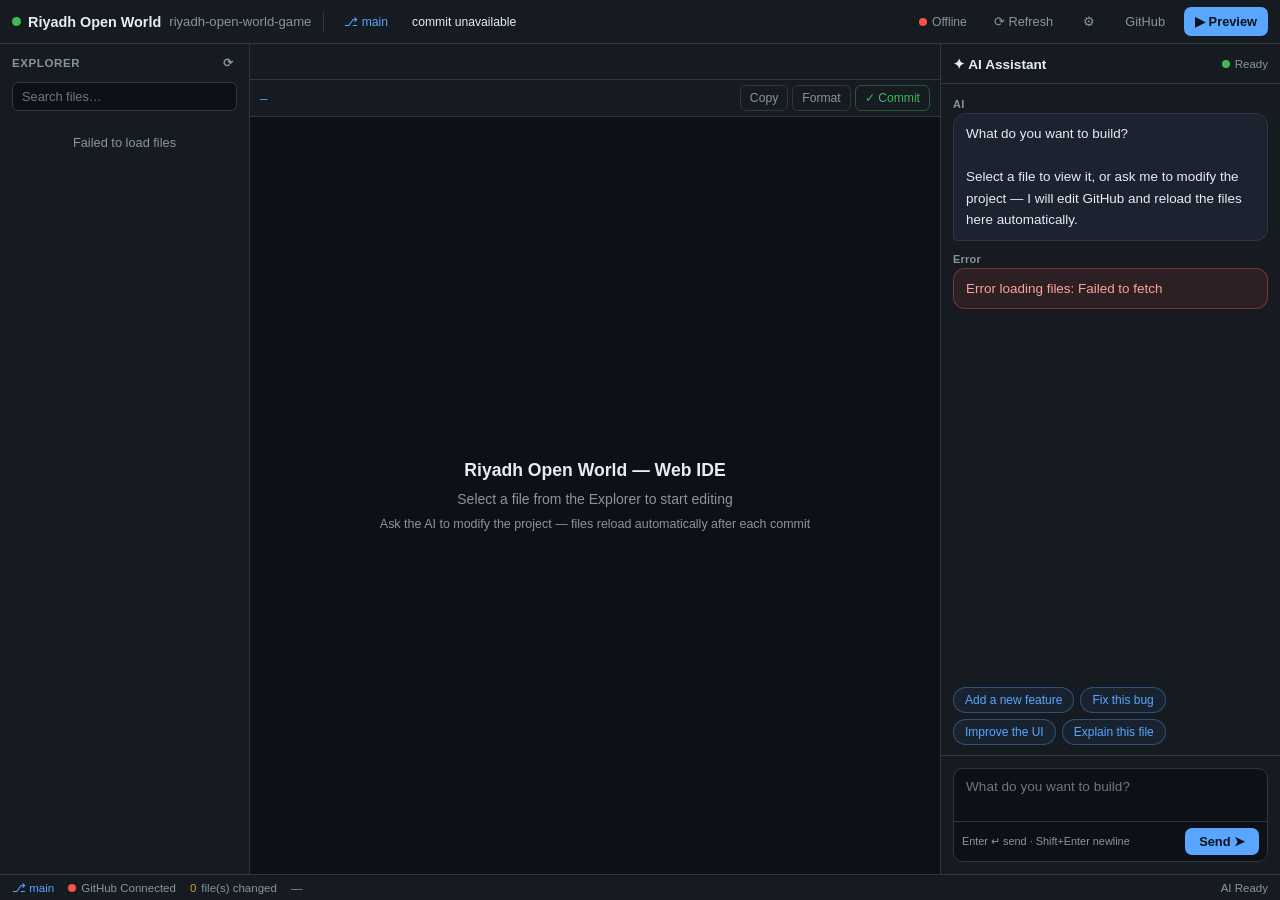
==== commit 8553cec2: "Redesign Web IDE interface" ====
--- a/ide.html
+++ b/ide.html
@@ -1,176 +1,446 @@
 <!DOCTYPE html>
-<html lang="ar" dir="rtl">
+<html lang="en" dir="ltr">
 <head>
 <meta charset="UTF-8" />
 <meta name="viewport" content="width=device-width, initial-scale=1.0" />
-<title>محرر الكود الذكي — riyadh-open-world-game</title>
+<title>Riyadh Open World — Web IDE</title>
 <style>
 :root{
   --bg:#0d1117;--panel:#161b22;--panel2:#1c2330;--border:#30363d;
-  --text:#e6edf3;--muted:#8b949e;--accent:#58a6ff;--accent2:#a371f7;
-  --ok:#3fb950;--err:#f85149;--user:#1f6feb;
-}
-*{box-sizing:border-box}
+  --text:#e6edf3;--muted:#8b949e;--accent:#58a6ff;--ok:#3fb950;--err:#f85149;
+  --warn:#d29922;--hover:#21262d;
+}
+*{box-sizing:border-box;margin:0;padding:0}
 html,body{height:100%}
-body{margin:0;font-family:"Segoe UI",Tahoma,system-ui,sans-serif;background:var(--bg);color:var(--text);display:flex;flex-direction:column;overflow:hidden}
-header{display:flex;align-items:center;justify-content:space-between;gap:12px;padding:10px 16px;background:var(--panel);border-bottom:1px solid var(--border);flex-wrap:wrap}
-header h1{margin:0;font-size:1rem;font-weight:600}
-header h1 .repo{color:var(--accent)}
-.commit-info{font-size:.78rem;color:var(--muted);display:flex;align-items:center;gap:8px;min-width:0}
-.commit-info .msg{color:var(--text);white-space:nowrap;overflow:hidden;text-overflow:ellipsis;max-width:340px}
-.btn{background:var(--panel2);color:var(--text);border:1px solid var(--border);border-radius:8px;padding:7px 12px;cursor:pointer;font-size:.82rem;font-weight:600}
-.btn:hover{border-color:var(--accent);color:var(--accent)}
-.btn.primary{background:var(--user);border-color:var(--user);color:#fff}
-.btn:disabled{opacity:.55;cursor:not-allowed}
-main{flex:1;display:grid;grid-template-columns:230px 1fr 360px;min-height:0}
-/* Sidebar */
-aside.files{background:var(--panel);border-inline-end:1px solid var(--border);display:flex;flex-direction:column;min-height:0}
-aside.files .ph{padding:10px 14px;font-size:.8rem;color:var(--muted);border-bottom:1px solid var(--border);display:flex;justify-content:space-between;align-items:center}
-#fileList{list-style:none;margin:0;padding:6px;overflow:auto;flex:1}
-#fileList li{padding:7px 10px;border-radius:7px;font-size:.83rem;cursor:pointer;color:var(--text);white-space:nowrap;overflow:hidden;text-overflow:ellipsis;direction:ltr;text-align:left}
-#fileList li:hover{background:var(--panel2)}
-#fileList li.active{background:rgba(88,166,255,.15);color:var(--accent)}
-#fileList li .ic{color:var(--muted);margin-inline-end:6px}
-/* Editor */
-section.editor{display:flex;flex-direction:column;min-width:0;min-height:0;background:var(--bg)}
-.editor-bar{display:flex;align-items:center;justify-content:space-between;padding:8px 14px;border-bottom:1px solid var(--border);background:var(--panel)}
-.editor-bar .fname{font-size:.83rem;color:var(--accent);direction:ltr;font-family:monospace}
-.editor-bar .actions{display:flex;gap:8px}
-.code-wrap{flex:1;display:flex;min-height:0;direction:ltr}
-.gutter{background:#0a0e14;color:#484f58;text-align:right;padding:14px 10px;font-family:ui-monospace,Consolas,monospace;font-size:.8rem;line-height:1.55;user-select:none;overflow:hidden;border-right:1px solid var(--border);min-width:48px}
-#codeView{flex:1;background:#0a0e14;color:var(--text);border:0;outline:none;resize:none;padding:14px;font-family:ui-monospace,Consolas,monospace;font-size:.8rem;line-height:1.55;white-space:pre;overflow:auto}
-/* Chat */
-section.chat{background:var(--panel);border-inline-start:1px solid var(--border);display:flex;flex-direction:column;min-height:0}
-.chat-head{padding:10px 14px;border-bottom:1px solid var(--border);display:flex;justify-content:space-between;align-items:center}
-.chat-head h2{margin:0;font-size:.9rem}
-#chatStatus{font-size:.75rem;color:var(--muted)}
-#messages{flex:1;overflow:auto;padding:14px;display:flex;flex-direction:column;gap:10px}
-.msg{max-width:92%;padding:10px 13px;border-radius:14px;font-size:.86rem;line-height:1.7;white-space:pre-wrap;word-break:break-word}
-.msg.user{align-self:flex-start;background:var(--user);color:#fff;border-bottom-right-radius:4px}
-.msg.ai{align-self:flex-end;background:var(--panel2);border:1px solid var(--border);border-bottom-left-radius:4px}
-.msg.err{align-self:flex-end;background:rgba(248,81,73,.12);border:1px solid rgba(248,81,73,.4);color:#ffa198}
-.typing{display:inline-flex;gap:4px;align-items:center;padding:4px 0}
-.typing span{width:6px;height:6px;border-radius:50%;background:var(--muted);animation:b 1.1s infinite}
-.typing span:nth-child(2){animation-delay:.15s}.typing span:nth-child(3){animation-delay:.3s}
-@keyframes b{0%,80%,100%{transform:translateY(0);opacity:.4}40%{transform:translateY(-4px);opacity:1}}
-.composer{display:flex;gap:8px;padding:12px;border-top:1px solid var(--border);background:var(--panel)}
-#chatInput{flex:1;resize:none;min-height:44px;max-height:130px;padding:10px 12px;border-radius:10px;border:1px solid var(--border);background:var(--bg);color:var(--text);font:inherit;outline:none}
-#chatInput:focus{border-color:var(--accent)}
-.statusbar{padding:6px 14px;font-size:.72rem;color:var(--muted);background:var(--panel);border-top:1px solid var(--border);display:flex;justify-content:space-between;gap:10px}
-.spin{width:12px;height:12px;border:2px solid var(--muted);border-top-color:var(--accent);border-radius:50%;animation:s .7s linear infinite;display:inline-block;vertical-align:-2px;margin-inline-end:5px}
-@keyframes s{to{transform:rotate(360deg)}}
-@media (max-width:1000px){
-  main{grid-template-columns:1fr;grid-template-rows:auto 1fr 1fr;overflow:auto}
-  aside.files{max-height:180px;border-inline-end:0;border-bottom:1px solid var(--border)}
-  section.chat{border-inline-start:0;border-top:1px solid var(--border);min-height:320px}
-  body{overflow:auto}
+body{font-family:-apple-system,BlinkMacSystemFont,"Segoe UI",Roboto,Helvetica,Arial,sans-serif;background:var(--bg);color:var(--text);display:flex;flex-direction:column;overflow:hidden;font-size:14px}
+::-webkit-scrollbar{width:10px;height:10px}
+::-webkit-scrollbar-thumb{background:#30363d;border-radius:6px}
+::-webkit-scrollbar-thumb:hover{background:#484f58}
+::-webkit-scrollbar-track{background:transparent}
+button{font:inherit;color:inherit;background:none;border:0;cursor:pointer}
+button:disabled{opacity:.5;cursor:not-allowed}
+
+/* ===== Top Bar ===== */
+.topbar{height:44px;background:var(--panel);border-bottom:1px solid var(--border);display:flex;align-items:center;padding:0 12px;gap:8px;flex-shrink:0;z-index:60}
+.topbar .logo{font-weight:600;font-size:.9rem;display:flex;align-items:center;gap:7px;white-space:nowrap}
+.topbar .logo .dot{width:9px;height:9px;border-radius:50%;background:var(--ok)}
+.topbar .proj{color:var(--muted);font-size:.82rem;white-space:nowrap}
+.tb-sep{width:1px;height:20px;background:var(--border);margin:0 4px}
+.tb-chip{display:flex;align-items:center;gap:5px;font-size:.76rem;color:var(--muted);padding:3px 8px;border-radius:6px;white-space:nowrap}
+.tb-chip.branch{color:var(--accent)}
+.tb-chip.commit{max-width:220px;overflow:hidden;text-overflow:ellipsis}
+.tb-chip.commit .msg{color:var(--text);overflow:hidden;text-overflow:ellipsis;white-space:nowrap}
+.tb-spacer{flex:1}
+.tb-btn{display:flex;align-items:center;gap:6px;padding:6px 10px;border-radius:7px;font-size:.8rem;color:var(--muted);border:1px solid transparent;white-space:nowrap}
+.tb-btn:hover{background:var(--hover);color:var(--text)}
+.tb-btn.primary{background:var(--accent);color:#0d1117;font-weight:600}
+.tb-btn.primary:hover{filter:brightness(1.1);color:#0d1117}
+.tb-btn svg{width:14px;height:14px}
+.status-dot{width:8px;height:8px;border-radius:50%;background:var(--ok)}
+.status-dot.off{background:var(--err)}
+
+/* ===== Layout ===== */
+.workbench{flex:1;display:flex;min-height:0;position:relative}
+
+/* ===== Sidebar / Explorer ===== */
+.sidebar{width:250px;background:var(--panel);border-right:1px solid var(--border);display:flex;flex-direction:column;flex-shrink:0;min-height:0;transition:margin .2s}
+.sidebar-header{padding:8px 12px;font-size:.72rem;font-weight:600;letter-spacing:.6px;color:var(--muted);display:flex;align-items:center;justify-content:space-between}
+.sidebar-header .s-actions{display:flex;gap:2px}
+.icon-btn{padding:4px;border-radius:5px;color:var(--muted);display:flex;align-items:center}
+.icon-btn:hover{background:var(--hover);color:var(--text)}
+.icon-btn svg{width:14px;height:14px}
+.search-box{padding:0 12px 8px}
+.search-box input{width:100%;background:var(--bg);border:1px solid var(--border);border-radius:6px;padding:6px 9px;color:var(--text);font-size:.8rem;outline:none}
+.search-box input:focus{border-color:var(--accent)}
+.file-tree{flex:1;overflow:auto;padding:2px 6px 10px}
+.tree-item{display:flex;align-items:center;gap:6px;padding:3px 8px;border-radius:5px;cursor:pointer;font-size:.83rem;color:var(--text);white-space:nowrap;user-select:none}
+.tree-item:hover{background:var(--hover)}
+.tree-item.active{background:rgba(88,166,255,.16);color:var(--accent)}
+.tree-item .tw{width:14px;height:14px;flex-shrink:0;display:flex;align-items:center;justify-content:center;color:var(--muted);font-size:.7rem;transition:transform .15s}
+.tree-item.dir>.tw.open{transform:rotate(90deg)}
+.tree-item .fi{width:15px;height:15px;flex-shrink:0;display:flex;align-items:center;justify-content:center;font-size:.8rem}
+.tree-children{margin-left:14px;border-left:1px solid var(--border);padding-left:4px}
+.tree-children.collapsed{display:none}
+.tree-empty{padding:14px;font-size:.8rem;color:var(--muted);text-align:center}
+
+/* ===== Editor ===== */
+.editor-area{flex:1;display:flex;flex-direction:column;min-width:0;min-height:0;background:var(--bg)}
+.tabs{display:flex;background:var(--panel);border-bottom:1px solid var(--border);overflow-x:auto;flex-shrink:0;min-height:36px}
+.tab{display:flex;align-items:center;gap:7px;padding:0 12px;height:36px;font-size:.8rem;color:var(--muted);border-right:1px solid var(--border);cursor:pointer;white-space:nowrap;background:var(--panel)}
+.tab:hover{color:var(--text)}
+.tab.active{background:var(--bg);color:var(--text);border-top:2px solid var(--accent);padding-top:0}
+.tab .dirty{width:7px;height:7px;border-radius:50%;background:var(--warn);flex-shrink:0}
+.tab .close{padding:1px 4px;border-radius:4px;font-size:.9rem;line-height:1;color:var(--muted)}
+.tab .close:hover{background:var(--hover);color:var(--text)}
+.editor-toolbar{display:flex;align-items:center;gap:4px;padding:5px 10px;background:var(--panel);border-bottom:1px solid var(--border);flex-shrink:0}
+.editor-toolbar .et-file{font-size:.78rem;color:var(--accent);font-family:ui-monospace,monospace;margin-inline-end:auto}
+.et-btn{padding:5px 9px;border-radius:6px;font-size:.76rem;color:var(--muted);border:1px solid var(--border);display:flex;align-items:center;gap:5px}
+.et-btn:hover{background:var(--hover);color:var(--text)}
+.et-btn.commit{color:var(--ok);border-color:rgba(63,185,80,.4)}
+.editor-body{flex:1;display:flex;min-height:0;position:relative}
+.gutter{background:var(--bg);color:#484f58;text-align:right;padding:12px 10px;font-family:ui-monospace,SFMono-Regular,Menlo,Consolas,monospace;font-size:12.5px;line-height:1.55;user-select:none;overflow:hidden;min-width:52px;border-right:1px solid var(--border);flex-shrink:0}
+#codeView{flex:1;background:var(--bg);color:var(--text);border:0;outline:none;resize:none;padding:12px 14px;font-family:ui-monospace,SFMono-Regular,Menlo,Consolas,monospace;font-size:12.5px;line-height:1.55;white-space:pre;overflow:auto}
+.editor-welcome{position:absolute;inset:0;display:flex;flex-direction:column;align-items:center;justify-content:center;gap:10px;color:var(--muted);background:var(--bg);z-index:5;text-align:center;padding:20px}
+.editor-welcome .big{font-size:1.1rem;color:var(--text);font-weight:600}
+.editor-welcome kbd{background:var(--panel2);border:1px solid var(--border);border-radius:5px;padding:2px 7px;font-size:.75rem;font-family:ui-monospace,monospace}
+
+/* ===== Preview panel ===== */
+.preview-panel{position:absolute;inset:0;background:var(--bg);z-index:10;display:none;flex-direction:column}
+.preview-panel.open{display:flex}
+.preview-bar{display:flex;align-items:center;gap:8px;padding:6px 10px;background:var(--panel);border-bottom:1px solid var(--border);font-size:.8rem;color:var(--muted)}
+.preview-bar .url{flex:1;background:var(--bg);border:1px solid var(--border);border-radius:6px;padding:4px 9px;font-size:.75rem;font-family:ui-monospace,monospace;color:var(--accent);overflow:hidden;text-overflow:ellipsis;white-space:nowrap}
+.preview-frame{flex:1;border:0;background:#fff}
+
+/* ===== AI Panel ===== */
+.ai-panel{width:340px;background:var(--panel);border-left:1px solid var(--border);display:flex;flex-direction:column;flex-shrink:0;min-height:0}
+.ai-header{height:40px;display:flex;align-items:center;justify-content:space-between;padding:0 12px;border-bottom:1px solid var(--border);flex-shrink:0}
+.ai-header .t{font-size:.85rem;font-weight:600;display:flex;align-items:center;gap:7px}
+.ai-status{font-size:.72rem;color:var(--muted);display:flex;align-items:center;gap:5px}
+.ai-messages{flex:1;overflow:auto;padding:14px 12px;display:flex;flex-direction:column;gap:12px}
+.ai-msg{display:flex;flex-direction:column;gap:3px;max-width:100%}
+.ai-msg .role{font-size:.68rem;color:var(--muted);font-weight:600;letter-spacing:.3px}
+.ai-msg .bubble{padding:9px 12px;border-radius:12px;font-size:.84rem;line-height:1.6;white-space:pre-wrap;word-break:break-word}
+.ai-msg.user{align-items:flex-end}
+.ai-msg.user .bubble{background:var(--accent);color:#0d1117;border-bottom-right-radius:4px}
+.ai-msg.assistant{align-items:flex-start}
+.ai-msg.assistant .bubble{background:var(--panel2);border:1px solid var(--border);border-bottom-left-radius:4px}
+.ai-msg.error .bubble{background:rgba(248,81,73,.1);border:1px solid rgba(248,81,73,.4);color:#ffa198}
+.ai-msg.success .bubble{background:rgba(63,185,80,.08);border:1px solid rgba(63,185,80,.35)}
+.ai-msg.success .bubble .ok-h{color:var(--ok);font-weight:600;display:block;margin-bottom:5px}
+.ai-msg .meta{font-size:.68rem;color:var(--muted);font-family:ui-monospace,monospace;padding:0 2px}
+.typing-dots{display:inline-flex;gap:4px;padding:6px 2px}
+.typing-dots span{width:6px;height:6px;border-radius:50%;background:var(--muted);animation:tb 1.2s infinite}
+.typing-dots span:nth-child(2){animation-delay:.15s}.typing-dots span:nth-child(3){animation-delay:.3s}
+@keyframes tb{0%,80%,100%{transform:translateY(0);opacity:.4}40%{transform:translateY(-4px);opacity:1}}
+.ai-suggests{display:flex;flex-wrap:wrap;gap:6px;padding:0 12px 10px}
+.sugg{font-size:.75rem;color:var(--accent);border:1px solid rgba(88,166,255,.35);border-radius:20px;padding:5px 11px;background:rgba(88,166,255,.06)}
+.sugg:hover{background:rgba(88,166,255,.14)}
+.ai-input{padding:12px;border-top:1px solid var(--border);flex-shrink:0}
+.ai-input .box{background:var(--bg);border:1px solid var(--border);border-radius:10px;overflow:hidden}
+.ai-input .box:focus-within{border-color:var(--accent)}
+#chatInput{width:100%;background:transparent;border:0;outline:none;resize:none;padding:10px 12px;color:var(--text);font:inherit;font-size:.85rem;min-height:52px;max-height:150px;display:block}
+.ai-input .row{display:flex;align-items:center;justify-content:space-between;padding:6px 8px;border-top:1px solid var(--border)}
+.ai-input .hint{font-size:.68rem;color:var(--muted)}
+.send-btn{background:var(--accent);color:#0d1117;font-weight:600;padding:6px 14px;border-radius:7px;font-size:.8rem;display:flex;align-items:center;gap:5px}
+.send-btn:hover{filter:brightness(1.12)}
+
+/* ===== Status Bar ===== */
+.statusbar{height:26px;background:var(--panel);border-top:1px solid var(--border);display:flex;align-items:center;padding:0 12px;gap:14px;font-size:.72rem;color:var(--muted);flex-shrink:0}
+.statusbar .st{display:flex;align-items:center;gap:5px;white-space:nowrap}
+.statusbar .st.branch{color:var(--accent)}
+.statusbar .st .num{color:var(--warn)}
+.statusbar .spacer{flex:1}
+
+/* ===== Mobile drawers ===== */
+.drawer-toggle{display:none}
+.backdrop{position:fixed;inset:0;background:rgba(0,0,0,.5);z-index:70;display:none}
+.backdrop.open{display:block}
+@media (max-width:900px){
+  .sidebar,.ai-panel{position:fixed;top:0;bottom:0;z-index:80;transition:transform .25s;box-shadow:0 0 30px rgba(0,0,0,.5)}
+  .sidebar{left:0;transform:translateX(-100%);width:280px}
+  .ai-panel{right:0;transform:translateX(100%);width:320px}
+  .sidebar.open{transform:translateX(0)}
+  .ai-panel.open{transform:translateX(0)}
+  .drawer-toggle{display:flex}
+  .tb-chip.commit,.tb-chip.hide-m{display:none}
 }
 </style>
 </head>
 <body>
-<header>
-  <h1>محرر الكود الذكي — <span class="repo">riyadh-open-world-game</span></h1>
-  <div class="commit-info">
-    <span id="commitMsg" class="msg">…</span>
-    <span id="commitTime"></span>
-    <button class="btn" id="refreshBtn" title="تحديث الملفات">⟳ تحديث</button>
-  </div>
-</header>
-<main>
-  <aside class="files">
-    <div class="ph"><span>الملفات</span><span id="fileCount"></span></div>
-    <ul id="fileList"></ul>
-  </aside>
-  <section class="editor">
-    <div class="editor-bar">
-      <span class="fname" id="curFile">اختر ملفًا</span>
-      <div class="actions">
-        <button class="btn" id="copyBtn">نسخ</button>
+
+<!-- Top Bar -->
+<div class="topbar">
+  <button class="tb-btn drawer-toggle" id="filesToggle">☰ Files</button>
+  <div class="logo"><span class="dot"></span> Riyadh Open World</div>
+  <span class="proj">riyadh-open-world-game</span>
+  <div class="tb-sep hide-m"></div>
+  <div class="tb-chip branch hide-m">⎇ main</div>
+  <div class="tb-chip commit hide-m" id="commitChip"><span class="msg">…</span></div>
+  <div class="tb-spacer"></div>
+  <div class="tb-chip"><span class="status-dot" id="connDot"></span><span id="connText">Connected</span></div>
+  <button class="tb-btn" id="refreshBtn" title="Refresh">⟳ Refresh</button>
+  <button class="tb-btn" id="settingsBtn" title="Settings">⚙</button>
+  <button class="tb-btn" id="githubBtn" title="Open GitHub">GitHub</button>
+  <button class="tb-btn primary" id="previewBtn">▶ Preview</button>
+  <button class="tb-btn drawer-toggle" id="aiToggle">AI</button>
+</div>
+
+<div class="workbench">
+  <!-- Sidebar -->
+  <aside class="sidebar" id="sidebar">
+    <div class="sidebar-header">EXPLORER
+      <div class="s-actions">
+        <button class="icon-btn" id="refreshTreeBtn" title="Refresh files">⟳</button>
       </div>
     </div>
-    <div class="code-wrap">
+    <div class="search-box"><input id="fileSearch" placeholder="Search files…" /></div>
+    <div class="file-tree" id="fileTree"><div class="tree-empty">Loading…</div></div>
+  </aside>
+
+  <!-- Editor -->
+  <section class="editor-area">
+    <div class="tabs" id="tabs"></div>
+    <div class="editor-toolbar">
+      <span class="et-file" id="etFile">—</span>
+      <button class="et-btn" id="copyBtn">Copy</button>
+      <button class="et-btn" id="formatBtn">Format</button>
+      <button class="et-btn commit" id="commitBtn">✓ Commit</button>
+    </div>
+    <div class="editor-body">
       <div class="gutter" id="gutter">1</div>
-      <textarea id="codeView" readonly spellcheck="false" placeholder="اختر ملفًا من القائمة لعرضه هنا"></textarea>
+      <textarea id="codeView" spellcheck="false"></textarea>
+      <div class="editor-welcome" id="welcome">
+        <div class="big">Riyadh Open World — Web IDE</div>
+        <div>Select a file from the Explorer to start editing</div>
+        <div style="font-size:.78rem">Ask the AI to modify the project — files reload automatically after each commit</div>
+      </div>
+      <div class="preview-panel" id="previewPanel">
+        <div class="preview-bar">
+          <button class="icon-btn" id="closePreviewBtn" title="Close">✕</button>
+          <span class="url" id="previewUrl">index.html</span>
+          <button class="icon-btn" id="reloadPreviewBtn" title="Reload">⟳</button>
+        </div>
+        <iframe class="preview-frame" id="previewFrame" sandbox="allow-scripts allow-same-origin"></iframe>
+      </div>
     </div>
   </section>
-  <section class="chat">
-    <div class="chat-head"><h2>المحادثة مع AI</h2><span id="chatStatus">جاهز</span></div>
-    <div id="messages"></div>
-    <div class="composer">
-      <textarea id="chatInput" placeholder="اطلب تعديلًا، مثال: غيّر لون الثعبان إلى أحمر"></textarea>
-      <button class="btn primary" id="sendBtn">إرسال</button>
+
+  <!-- AI Panel -->
+  <aside class="ai-panel" id="aiPanel">
+    <div class="ai-header">
+      <span class="t">✦ AI Assistant</span>
+      <span class="ai-status"><span class="status-dot" id="aiDot"></span><span id="aiStatusText">Ready</span></span>
     </div>
-  </section>
-</main>
-<div class="statusbar"><span id="statusLeft">GitHub ←→ n8n ←→ OpenRouter</span><span id="statusRight"></span></div>
+    <div class="ai-messages" id="messages"></div>
+    <div class="ai-suggests" id="suggests">
+      <button class="sugg" data-q="Add a new feature to the game">Add a new feature</button>
+      <button class="sugg" data-q="Fix any bug you find in the code">Fix this bug</button>
+      <button class="sugg" data-q="Improve the UI of the game page">Improve the UI</button>
+      <button class="sugg" data-q="Explain the file I have open">Explain this file</button>
+    </div>
+    <div class="ai-input">
+      <div class="box">
+        <textarea id="chatInput" placeholder="What do you want to build?"></textarea>
+        <div class="row">
+          <span class="hint">Enter ↵ send · Shift+Enter newline</span>
+          <button class="send-btn" id="sendBtn">Send ➤</button>
+        </div>
+      </div>
+    </div>
+  </aside>
+</div>
+
+<div class="backdrop" id="backdrop"></div>
+
+<!-- Status Bar -->
+<div class="statusbar">
+  <span class="st branch">⎇ main</span>
+  <span class="st"><span class="status-dot" id="ghDot"></span> GitHub Connected</span>
+  <span class="st"><span class="num" id="changedCount">0</span> file(s) changed</span>
+  <span class="st" id="sbCommit">—</span>
+  <span class="spacer"></span>
+  <span class="st" id="aiSb">AI Ready</span>
+</div>
 
 <script>
+/* ================= Config (unchanged connection logic) ================= */
 const OWNER='azazugj676',REPO='riyadh-open-world-game',BRANCH='main';
 const TREE_URL=`https://api.github.com/repos/${OWNER}/${REPO}/git/trees/${BRANCH}?recursive=1`;
 const COMMITS_URL=`https://api.github.com/repos/${OWNER}/${REPO}/commits?per_page=1`;
 const RAW=`https://raw.githubusercontent.com/${OWNER}/${REPO}/${BRANCH}/`;
+const SITE=`https://${OWNER}.github.io/${REPO}/`;
 const CHAT_URL='https://ttghhnjyr66.app.n8n.cloud/webhook/07f78068-5628-43c2-b902-d5e5afd305b0/chat';
 const SK='ide_session_id';
 let sessionId=localStorage.getItem(SK);
 if(!sessionId){sessionId=(crypto.randomUUID?crypto.randomUUID():String(Date.now())+Math.random());localStorage.setItem(SK,sessionId);}
 const $=id=>document.getElementById(id);
-let activePath='';
-
-function setStatus(t){$('statusRight').textContent=t}
-function addMsg(text,cls){const d=document.createElement('div');d.className='msg '+cls;d.textContent=text;$('messages').appendChild(d);$('messages').scrollTop=$('messages').scrollHeight;return d}
-function addTyping(){const d=document.createElement('div');d.className='msg ai';d.innerHTML='<span class="typing"><span></span><span></span><span></span></span>';$('messages').appendChild(d);$('messages').scrollTop=$('messages').scrollHeight;return d}
-
-async function gh(url){const r=await fetch(url);if(!r.ok){const t=await r.text().catch(()=> '');throw new Error('GitHub '+r.status+': '+t.slice(0,200))}return r}
+
+/* ================= State ================= */
+let allFiles=[];           // flat list of blob paths from GitHub
+let openTabs=[];           // [{path, saved, original}]
+let activePath=null;
+let lastCommit={msg:'',date:''};
+
+/* ================= Icons ================= */
+const ICONS={html:'🌐',css:'🎨',js:'⚡',json:'🧩',md:'📝',txt:'📄',png:'🖼',jpg:'🖼',svg:'🖼',default:'📄'};
+function fileIcon(p){const e=(p.split('.').pop()||'').toLowerCase();return ICONS[e]||ICONS.default}
+
+/* ================= GitHub helpers (unchanged) ================= */
+async function gh(url){const r=await fetch(url);if(!r.ok){const t=await r.text().catch(()=>'');throw new Error('GitHub '+r.status+': '+t.slice(0,200))}return r}
 
 async function loadCommits(){
   try{
     const r=await gh(COMMITS_URL);const arr=await r.json();
-    if(arr&&arr[0]){const c=arr[0];$('commitMsg').textContent=c.commit.message.split('\n')[0];
-      const d=new Date(c.commit.committer.date);$('commitTime').textContent='· '+d.toLocaleString('ar');}
-  }catch(e){$('commitMsg').textContent='تعذر جلب آخر commit'}
+    if(arr&&arr[0]){const c=arr[0];
+      lastCommit.msg=c.commit.message.split('\n')[0];
+      lastCommit.date=c.commit.committer.date;
+      const d=new Date(c.commit.committer.date);
+      $('commitChip').querySelector('.msg').textContent=lastCommit.msg;
+      $('sbCommit').textContent='Last: '+lastCommit.msg+' · '+d.toLocaleString();
+    }
+    setConn(true);
+  }catch(e){$('commitChip').querySelector('.msg').textContent='commit unavailable';setConn(false)}
 }
 
 async function loadTree(){
-  $('fileList').innerHTML='';$('fileCount').innerHTML='<span class="spin"></span>';
+  $('fileTree').innerHTML='<div class="tree-empty">Loading…</div>';
   try{
     const r=await gh(TREE_URL);const data=await r.json();
-    const files=(data.tree||[]).filter(i=>i.type==='blob'&&i.path).map(i=>i.path).sort();
-    $('fileCount').textContent=files.length;
-    files.forEach(p=>{
-      const li=document.createElement('li');
-      const nm=p.split('/').pop();
-      li.innerHTML='<span class="ic">📄</span>'+p;
-      li.title=p;if(p===activePath)li.classList.add('active');
-      li.onclick=()=>loadFile(p);
-      $('fileList').appendChild(li);
-    });
-  }catch(e){$('fileCount').textContent='';addMsg('خطأ في جلب الملفات: '+e.message,'err')}
-}
-
-async function loadFile(path,silent){
+    allFiles=(data.tree||[]).filter(i=>i.type==='blob'&&i.path).map(i=>i.path).sort();
+    renderTree(allFiles);
+    setConn(true);$('ghDot').className='status-dot';
+  }catch(e){$('fileTree').innerHTML='<div class="tree-empty">Failed to load files</div>';addMsg('error','Error loading files: '+e.message);setConn(false);$('ghDot').className='status-dot off'}
+}
+
+/* ================= File tree (folders collapsible + search) ================= */
+function buildTree(paths){
+  const root={};
+  paths.forEach(p=>{const parts=p.split('/');let cur=root;
+    parts.forEach((part,i)=>{if(i===parts.length-1){cur[part]={__file:p}}else{cur[part]=cur[part]||{};cur=cur[part]}});
+  });
+  return root;
+}
+function renderTree(paths){
+  const tree=buildTree(paths);
+  const container=$('fileTree');container.innerHTML='';
+  if(!paths.length){container.innerHTML='<div class="tree-empty">No files found</div>';return}
+  const projLabel=document.createElement('div');
+  projLabel.className='tree-item dir';
+  projLabel.innerHTML='<span class="tw open">▸</span><span class="fi">📁</span> project';
+  const projChildren=document.createElement('div');projChildren.className='tree-children';
+  projLabel.onclick=()=>{projChildren.classList.toggle('collapsed');projLabel.querySelector('.tw').classList.toggle('open')};
+  container.appendChild(projLabel);container.appendChild(projChildren);
+  renderNode(tree,projChildren,0);
+}
+function renderNode(node,container,depth){
+  Object.keys(node).sort((a,b)=>{
+    const aDir=!node[a].__file,bDir=!node[b].__file;
+    if(aDir&&!bDir)return -1;if(!aDir&&bDir)return 1;return a.localeCompare(b);
+  }).forEach(name=>{
+    const val=node[name];
+    if(val.__file){
+      const li=document.createElement('div');
+      li.className='tree-item file'+(val.__file===activePath?' active':'');
+      li.dataset.path=val.__file;
+      li.innerHTML='<span class="tw"></span><span class="fi">'+fileIcon(val.__file)+'</span> '+name;
+      li.title=val.__file;
+      li.onclick=()=>openFile(val.__file);
+      container.appendChild(li);
+    }else{
+      const dir=document.createElement('div');
+      dir.className='tree-item dir';
+      dir.innerHTML='<span class="tw open">▸</span><span class="fi">📁</span> '+name;
+      const ch=document.createElement('div');ch.className='tree-children';
+      dir.onclick=()=>{ch.classList.toggle('collapsed');dir.querySelector('.tw').classList.toggle('open')};
+      container.appendChild(dir);container.appendChild(ch);
+      renderNode(val,ch,depth+1);
+    }
+  });
+}
+$('fileSearch').addEventListener('input',e=>{
+  const q=e.target.value.trim().toLowerCase();
+  renderTree(q?allFiles.filter(p=>p.toLowerCase().includes(q)):allFiles);
+});
+
+/* ================= Tabs & Editor ================= */
+function renderTabs(){
+  const t=$('tabs');t.innerHTML='';
+  openTabs.forEach(tab=>{
+    const el=document.createElement('div');
+    el.className='tab'+(tab.path===activePath?' active':'');
+    el.innerHTML='<span class="fi">'+fileIcon(tab.path)+'</span> '+tab.path.split('/').pop()+(tab.saved?'':' <span class="dirty"></span>')+' <span class="close">×</span>';
+    el.title=tab.path;
+    el.onclick=(e)=>{if(e.target.classList.contains('close')){closeTab(tab.path)}else{openFile(tab.path)}};
+    t.appendChild(el);
+  });
+}
+function updateGutter(text){
+  const lines=(text||'').split('\n').length||1;
+  $('gutter').textContent=Array.from({length:lines},(_,i)=>i+1).join('\n');
+}
+function markDirty(){
+  const tab=openTabs.find(t=>t.path===activePath);if(!tab)return;
+  const dirty=$('codeView').value!==tab.original;
+  if(dirty!==!tab.saved){tab.saved=!dirty;renderTabs();updateChangedCount()}
+}
+function updateChangedCount(){
+  const n=openTabs.filter(t=>!t.saved).length;
+  $('changedCount').textContent=n;
+}
+async function openFile(path,silent){
+  let tab=openTabs.find(t=>t.path===path);
+  if(!tab){tab={path,saved:true,original:''};openTabs.push(tab)}
   activePath=path;
-  document.querySelectorAll('#fileList li').forEach(li=>li.classList.toggle('active',li.title===path));
-  $('curFile').textContent=path;
-  if(!silent){$('codeView').value='جارٍ التحميل…';}
+  $('welcome').style.display='none';
+  $('etFile').textContent=path;
+  renderTabs();
+  document.querySelectorAll('.tree-item.file').forEach(li=>li.classList.toggle('active',li.dataset.path===path));
   try{
-    const r=await gh(RAW+encodeURI(path));const t=await r.text();
-    $('codeView').value=t;
-    const lines=t.split('\n').length;
-    $('gutter').textContent=Array.from({length:lines},(_,i)=>i+1).join('\n');
-    setStatus(lines+' سطر');
-  }catch(e){if(!silent){$('codeView').value='تعذر تحميل الملف: '+e.message}}
-}
-
+    const r=await gh(RAW+encodeURI(path));const text=await r.text();
+    tab.original=text;tab.saved=true;
+    $('codeView').value=text;updateGutter(text);renderTabs();updateChangedCount();
+  }catch(e){if(!silent){$('codeView').value='// Failed to load: '+e.message;updateGutter($('codeView').value)}}
+  closeDrawers();
+}
+function closeTab(path){
+  const i=openTabs.findIndex(t=>t.path===path);if(i<0)return;
+  openTabs.splice(i,1);
+  if(activePath===path){activePath=openTabs.length?openTabs[openTabs.length-1].path:null;
+    if(activePath){openFile(activePath)}else{$('codeView').value='';updateGutter('');$('etFile').textContent='—';$('welcome').style.display='flex'}
+  }
+  renderTabs();updateChangedCount();
+}
+$('codeView').addEventListener('input',()=>{updateGutter($('codeView').value);markDirty()});
 $('codeView').addEventListener('scroll',()=>{$('gutter').scrollTop=$('codeView').scrollTop});
-$('copyBtn').onclick=()=>{navigator.clipboard.writeText($('codeView').value||'').then(()=>setStatus('تم النسخ'))};
-$('refreshBtn').onclick=()=>refreshAll();
-
-async function refreshAll(){await Promise.all([loadTree(),loadCommits()]);if(activePath)await loadFile(activePath,true)}
-
-async function send(){
-  const text=$('chatInput').value.trim();if(!text)return;
-  $('chatInput').value='';addMsg(text,'user');
-  const typing=addTyping();$('sendBtn').disabled=true;$('chatStatus').textContent='يكتب…';
+
+$('copyBtn').onclick=()=>{navigator.clipboard.writeText($('codeView').value||'').then(()=>{const b=$('copyBtn');b.textContent='Copied ✓';setTimeout(()=>b.textContent='Copy',1200)})};
+$('formatBtn').onclick=()=>{
+  const v=$('codeView').value;
+  try{const j=JSON.parse(v);$('codeView').value=JSON.stringify(j,null,2);updateGutter($('codeView').value);markDirty();return}catch(_){}
+  // basic indent tidy for other files (non-destructive)
+  $('codeView').value=v.replace(/\t/g,'  ');updateGutter($('codeView').value);markDirty();
+};
+
+/* ================= Commit via n8n AI (keeps credentials server-side) ================= */
+$('commitBtn').onclick=async()=>{
+  const tab=openTabs.find(t=>t.path===activePath);
+  if(!tab){addMsg('error','No file is open to commit.');return}
+  if(tab.saved){addMsg('assistant','No changes to commit in '+tab.path+'.');return}
+  addMsg('assistant','Sending your edited **'+tab.path+'** to the AI backend to commit it to GitHub…');
+  await sendToAI('The user edited the file "'+tab.path+'" directly in the Web IDE. Use update_file to commit EXACTLY this new content to GitHub (overwrite the whole file with this exact content, do not modify it). Commit message: "Update '+tab.path+' from Web IDE". Here is the exact full new content:\n\n```\n'+$('codeView').value+'\n```');
+};
+
+/* ================= AI chat (unchanged webhook + SSE parsing) ================= */
+function addMsg(role,text,commitInfo){
+  const wrap=$('messages');
+  const div=document.createElement('div');
+  div.className='ai-msg '+(role==='user'?'user':role==='error'?'error':role==='success'?'success':'assistant');
+  const roleLabel=role==='user'?'You':role==='error'?'Error':'AI';
+  let html='<span class="role">'+roleLabel+'</span><div class="bubble">';
+  if(role==='success'){html+='<span class="ok-h">✓ Changes applied</span>'}
+  html+=escapeHtml(text);
+  if(commitInfo){html+='<div class="meta" style="margin-top:7px">📄 '+escapeHtml(commitInfo.file)+'<br>Commit: '+escapeHtml(commitInfo.msg)+'</div>'}
+  html+='</div>';
+  div.innerHTML=html;
+  wrap.appendChild(div);wrap.scrollTop=wrap.scrollHeight;
+  return div;
+}
+function escapeHtml(s){return String(s).replace(/&/g,'&amp;').replace(/</g,'&lt;').replace(/>/g,'&gt;')}
+function addTyping(){
+  const wrap=$('messages');
+  const div=document.createElement('div');div.className='ai-msg assistant';
+  div.innerHTML='<span class="role">AI</span><div class="bubble"><span class="typing-dots"><span></span><span></span><span></span></span></div>';
+  wrap.appendChild(div);wrap.scrollTop=wrap.scrollHeight;return div;
+}
+function setAiState(state){ // 'ready'|'thinking'|'error'
+  const map={ready:['Ready','status-dot'],thinking:['Thinking…','status-dot'],error:['Error','status-dot off']};
+  const [txt,cls]=map[state]||map.ready;
+  $('aiStatusText').textContent=txt;$('aiDot').className=cls;
+  $('aiSb').textContent='AI '+txt;
+}
+
+async function sendToAI(text){
+  const typing=addTyping();$('sendBtn').disabled=true;setAiState('thinking');
   try{
     const r=await fetch(CHAT_URL,{method:'POST',headers:{'Content-Type':'application/json'},
       body:JSON.stringify({action:'sendMessage',sessionId,chatInput:text})});
@@ -182,23 +452,69 @@
       if(line.startsWith('data:'))line=line.slice(5).trim();
       try{const j=JSON.parse(line);
         if(j.type==='item'&&typeof j.content==='string')out+=j.content;
-        else if(j.type==='error')err+=(j.content||'خطأ غير معروف');
+        else if(j.type==='error')err+=(j.content||'Unknown error');
       }catch(_){}
     });
-    if(err){addMsg('خطأ: '+err,'err');$('chatStatus').textContent='خطأ';}
-    else if(out){addMsg(out,'ai');$('chatStatus').textContent='تم';
-      // بعد نجاح الرد، حدّث الملفات والـ commit والملف المفتوح
-      await refreshAll();
+    if(err){addMsg('error',err);setAiState('error');return false}
+    if(out){
+      // refresh everything after a successful AI run, then reopen active file
+      const prevActive=activePath;
+      await Promise.all([loadTree(),loadCommits()]);
+      if(prevActive)await openFile(prevActive,true);
+      // show success with commit info
+      addMsg('success',out,{file:prevActive||'project',msg:lastCommit.msg});
+      setAiState('ready');
+      return true;
     }
-    else{addMsg('تعذر فك رد الخادم. الرد الخام:\n'+raw.slice(0,400),'err');$('chatStatus').textContent='خطأ';}
-  }catch(e){typing.remove();addMsg('فشل الاتصال بالمساعد: '+e.message,'err');$('chatStatus').textContent='خطأ';}
+    addMsg('error','Could not parse server response. Raw:\n'+raw.slice(0,400));setAiState('error');return false;
+  }catch(e){typing.remove();addMsg('error','Failed to reach assistant: '+e.message);setAiState('error');return false}
   finally{$('sendBtn').disabled=false}
 }
 
+async function send(){
+  const text=$('chatInput').value.trim();if(!text)return;
+  $('chatInput').value='';autoGrow($('chatInput'));
+  addMsg('user',text);
+  await sendToAI(text);
+}
 $('sendBtn').onclick=send;
 $('chatInput').addEventListener('keydown',e=>{if(e.key==='Enter'&&!e.shiftKey){e.preventDefault();send()}});
-
-addMsg('مرحبًا! أنا مساعدك لتعديل مشروعك على GitHub. اختر ملفًا لعرضه، واكتب أمر التعديل هنا. بعد نجاح التعديل سيُحدَّث الكود تلقائيًا.','ai');
+function autoGrow(el){el.style.height='auto';el.style.height=Math.min(el.scrollHeight,150)+'px'}
+$('chatInput').addEventListener('input',e=>autoGrow(e.target));
+document.querySelectorAll('.sugg').forEach(b=>b.onclick=()=>{$('chatInput').value=b.dataset.q;$('chatInput').focus();autoGrow($('chatInput'))});
+
+/* ================= Preview ================= */
+$('previewBtn').onclick=()=>{
+  const page=allFiles.includes('index.html')?'index.html':(allFiles[0]||'index.html');
+  $('previewUrl').textContent=page;
+  $('previewFrame').src=SITE+page+'?t='+Date.now();
+  $('previewPanel').classList.add('open');
+};
+$('closePreviewBtn').onclick=()=>{$('previewPanel').classList.remove('open');$('previewFrame').src='about:blank'};
+$('reloadPreviewBtn').onclick=()=>{$('previewFrame').src=$('previewFrame').src};
+
+/* ================= Misc top bar ================= */
+$('refreshBtn').onclick=refreshAll;
+$('refreshTreeBtn').onclick=()=>loadTree();
+$('githubBtn').onclick=()=>window.open('https://github.com/'+OWNER+'/'+REPO,'_blank');
+$('settingsBtn').onclick=()=>addMsg('assistant','Settings: branch `main`, repo `'+REPO+'`, AI via n8n webhook. No local configuration needed.');
+async function refreshAll(){await Promise.all([loadTree(),loadCommits()]);if(activePath)await openFile(activePath,true)}
+function setConn(ok){$('connDot').className='status-dot'+(ok?'':' off');$('connText').textContent=ok?'Connected':'Offline'}
+
+/* ================= Mobile drawers ================= */
+function openDrawer(which){
+  closeDrawers();
+  if(which==='files')$('sidebar').classList.add('open');
+  if(which==='ai')$('aiPanel').classList.add('open');
+  $('backdrop').classList.add('open');
+}
+function closeDrawers(){$('sidebar').classList.remove('open');$('aiPanel').classList.remove('open');$('backdrop').classList.remove('open')}
+$('filesToggle').onclick=()=>openDrawer('files');
+$('aiToggle').onclick=()=>openDrawer('ai');
+$('backdrop').onclick=closeDrawers;
+
+/* ================= Init ================= */
+addMsg('assistant','What do you want to build?\n\nSelect a file to view it, or ask me to modify the project — I will edit GitHub and reload the files here automatically.');
 refreshAll();
 </script>
 </body>
